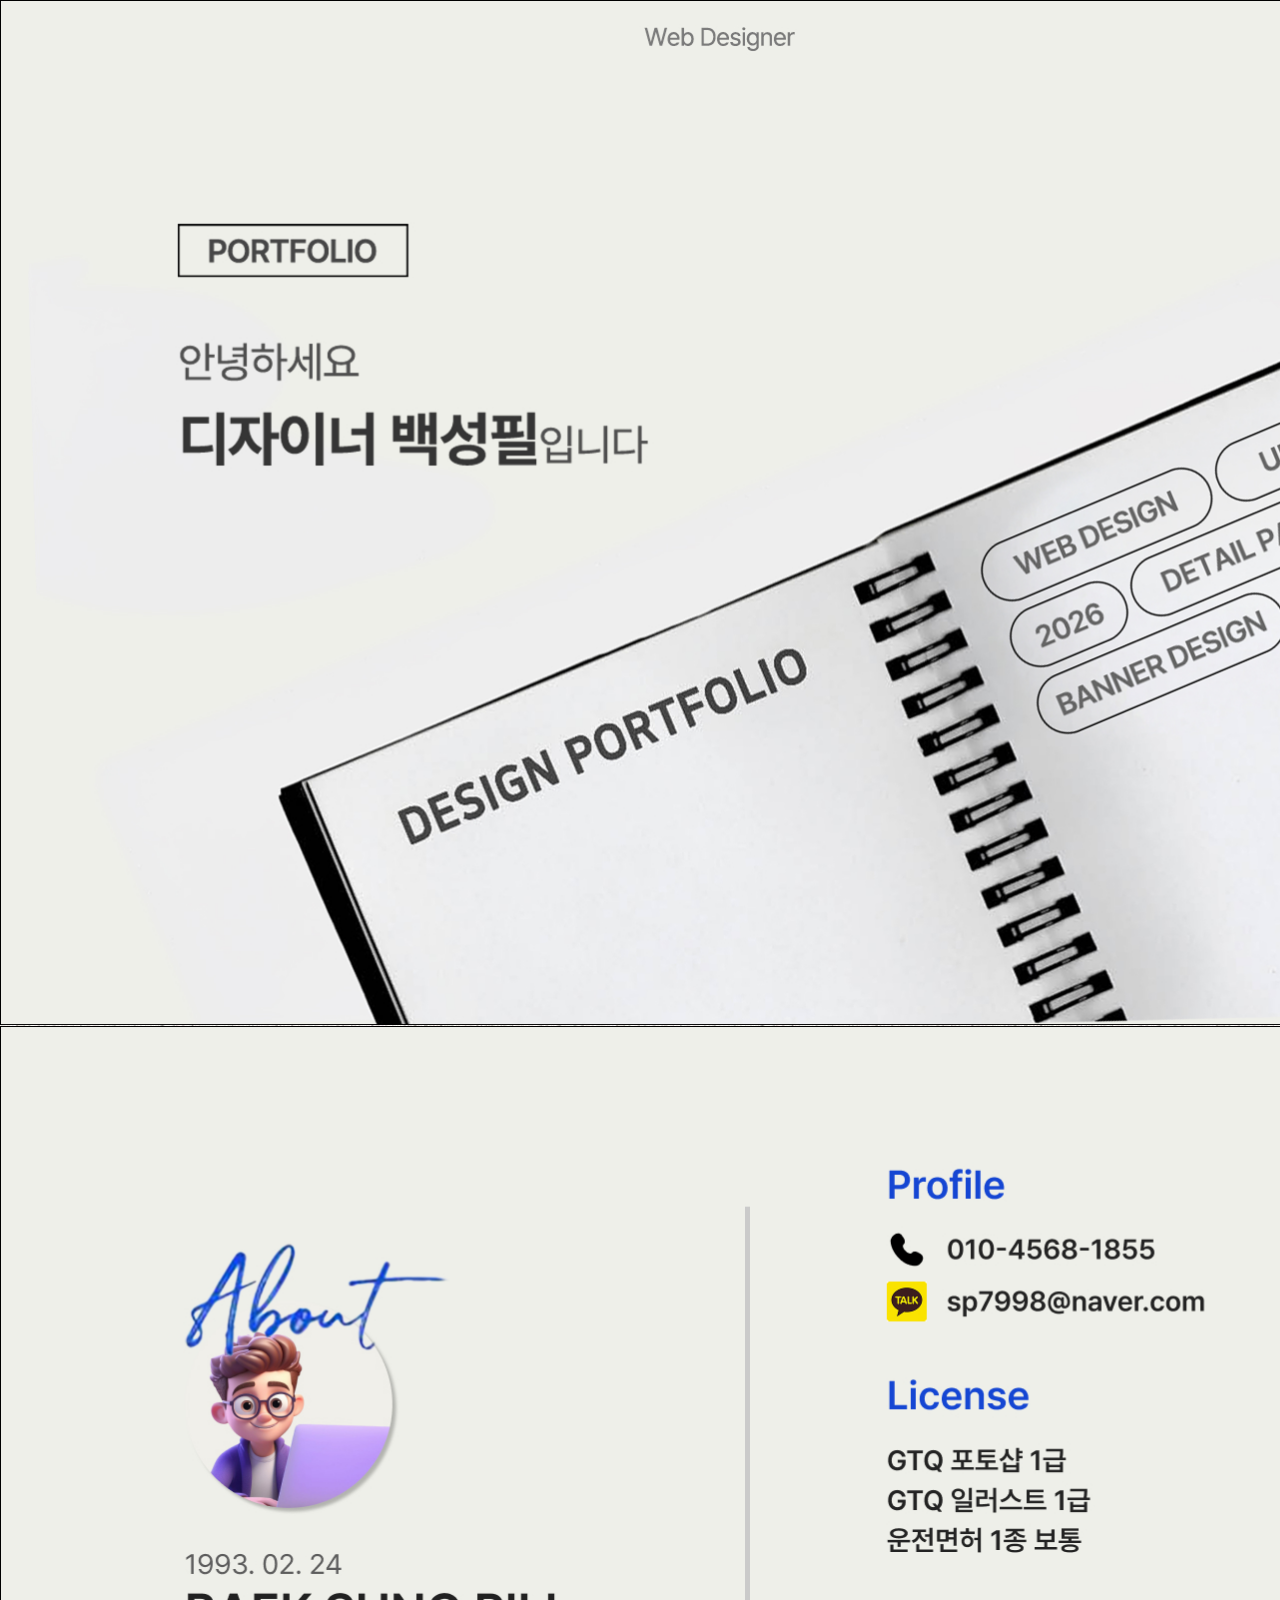
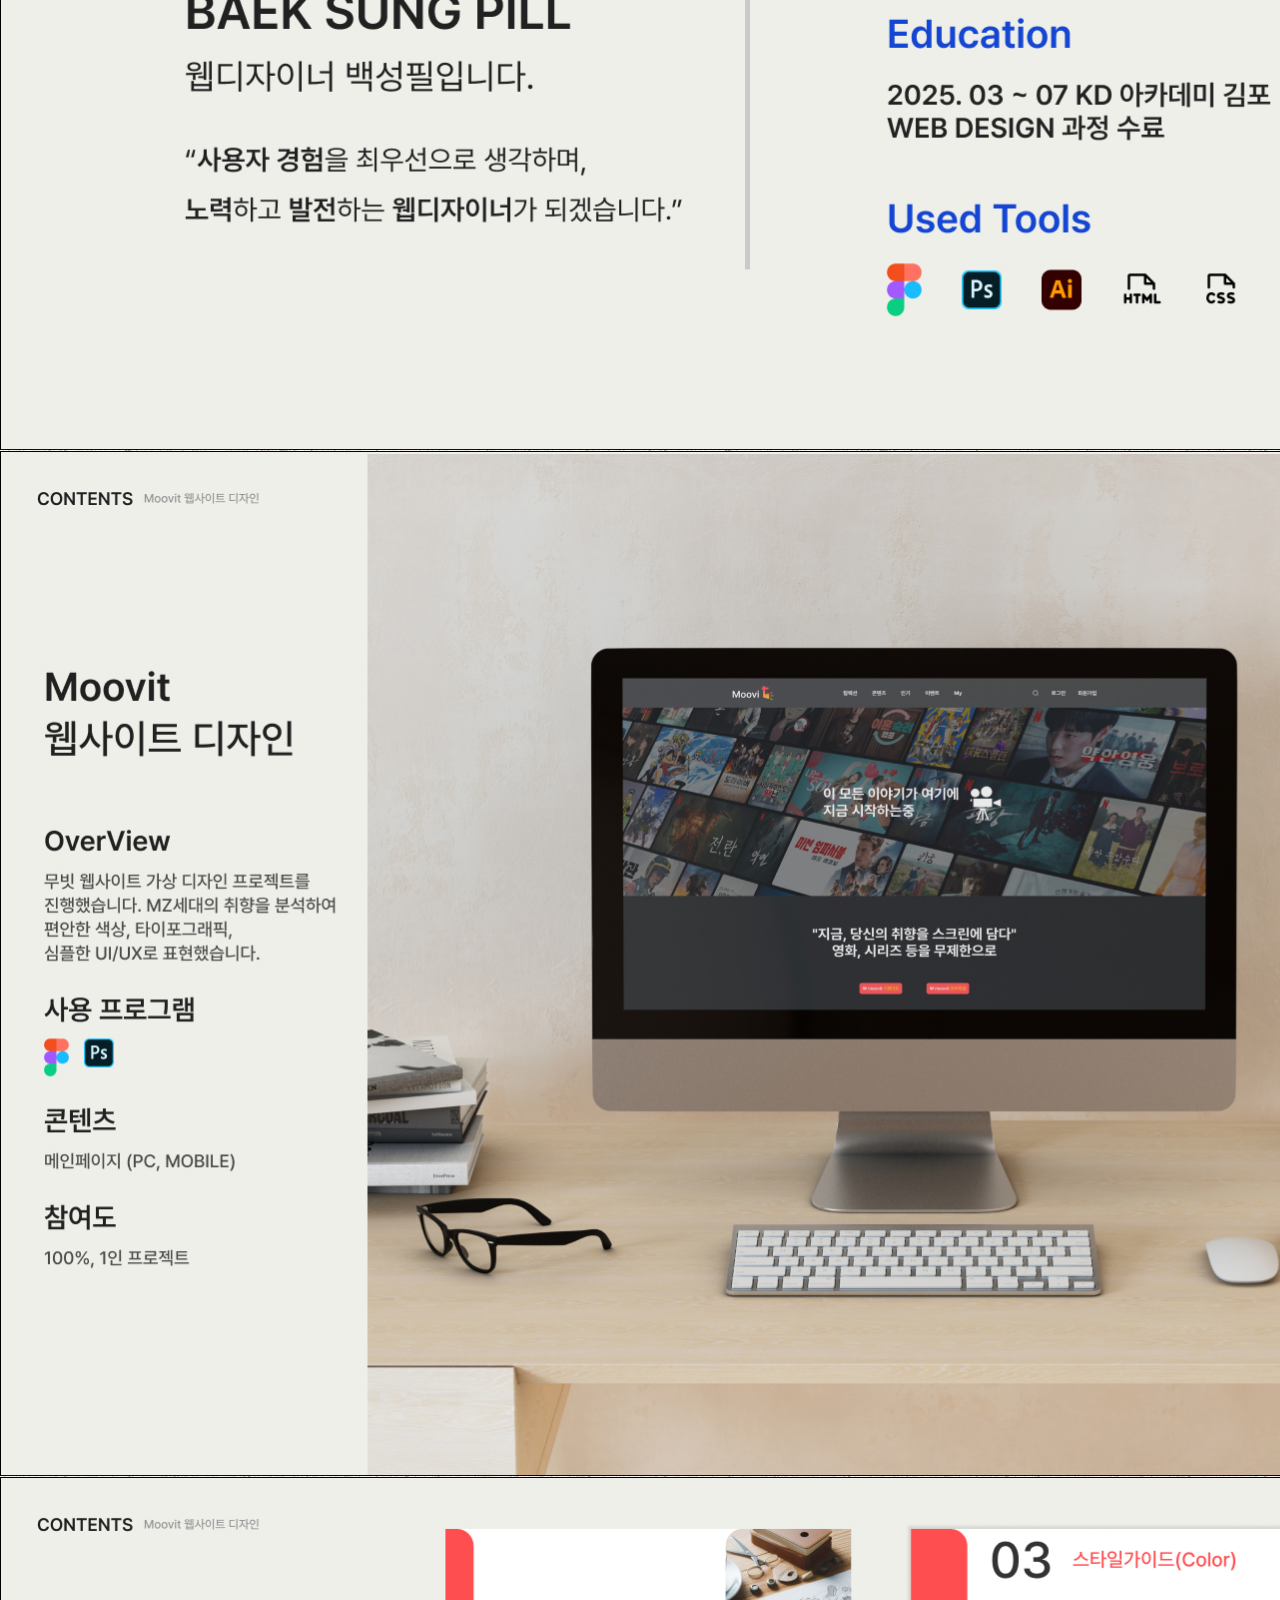
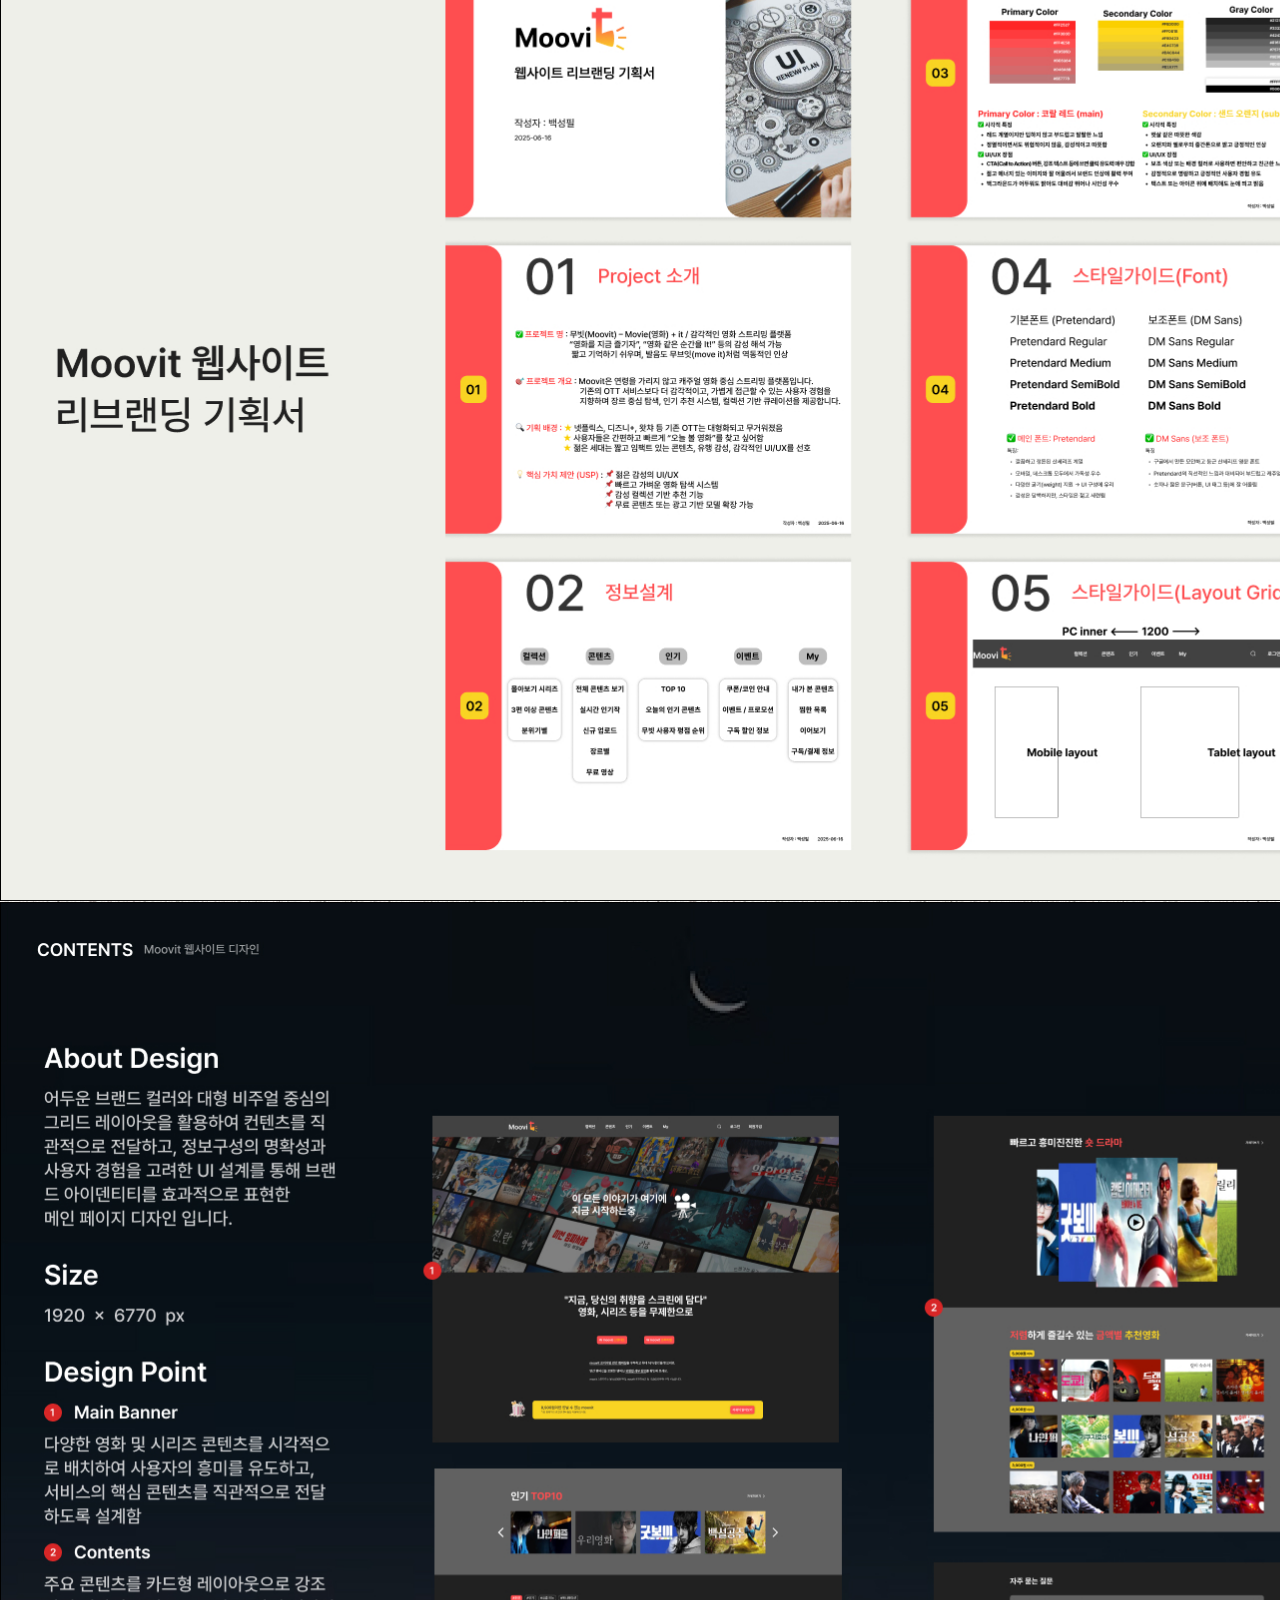
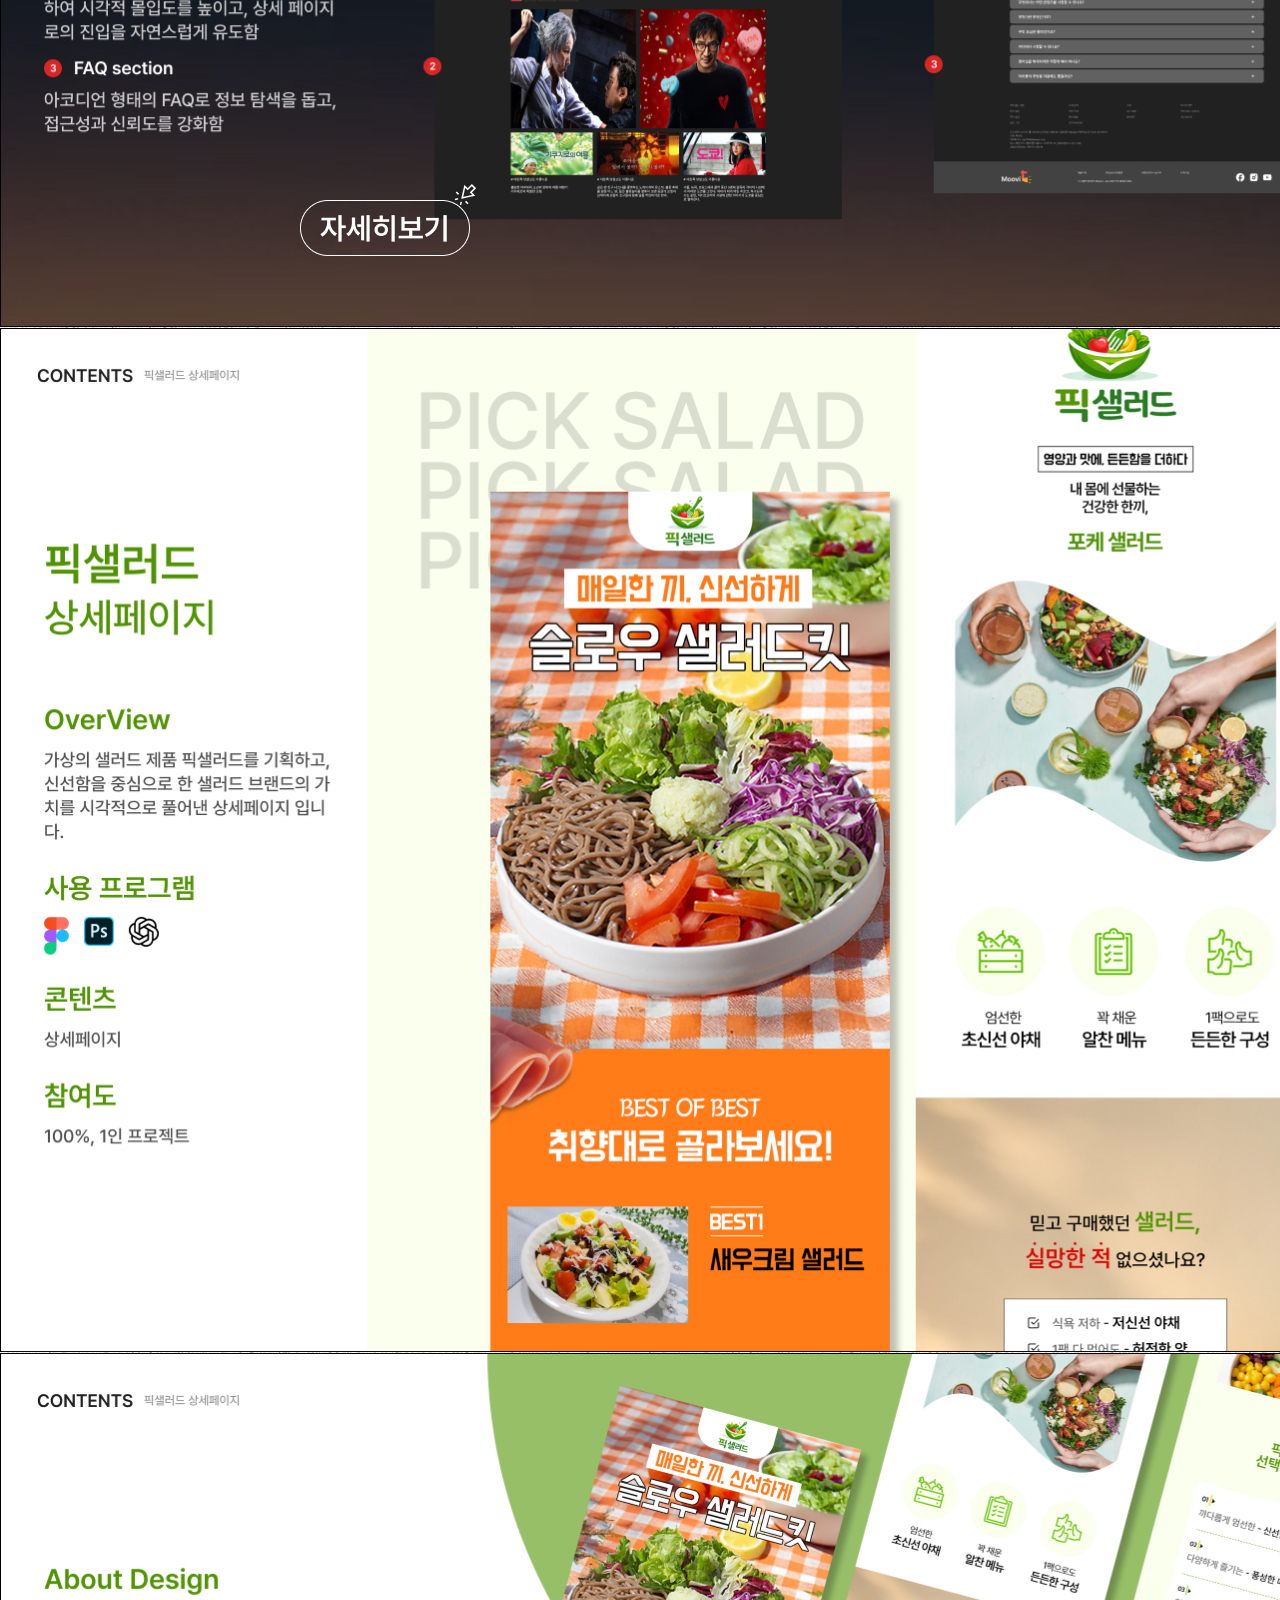
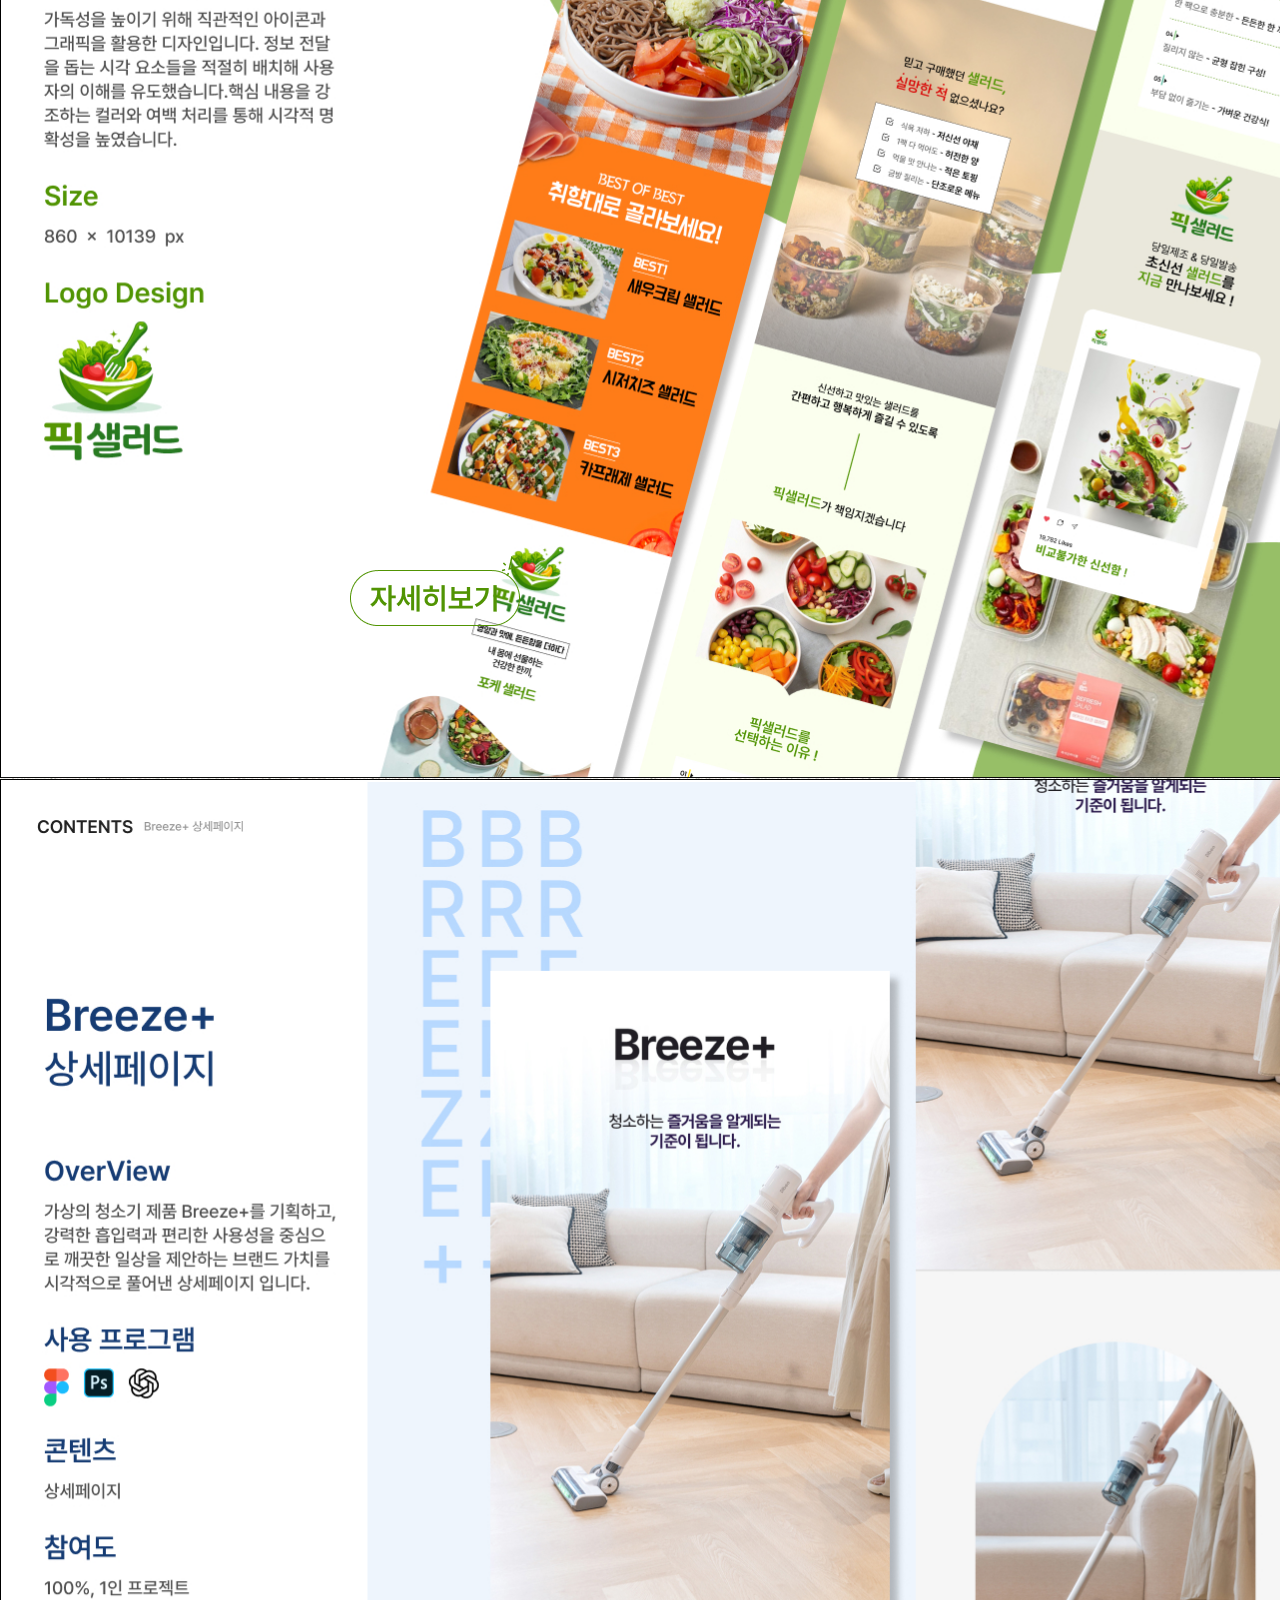
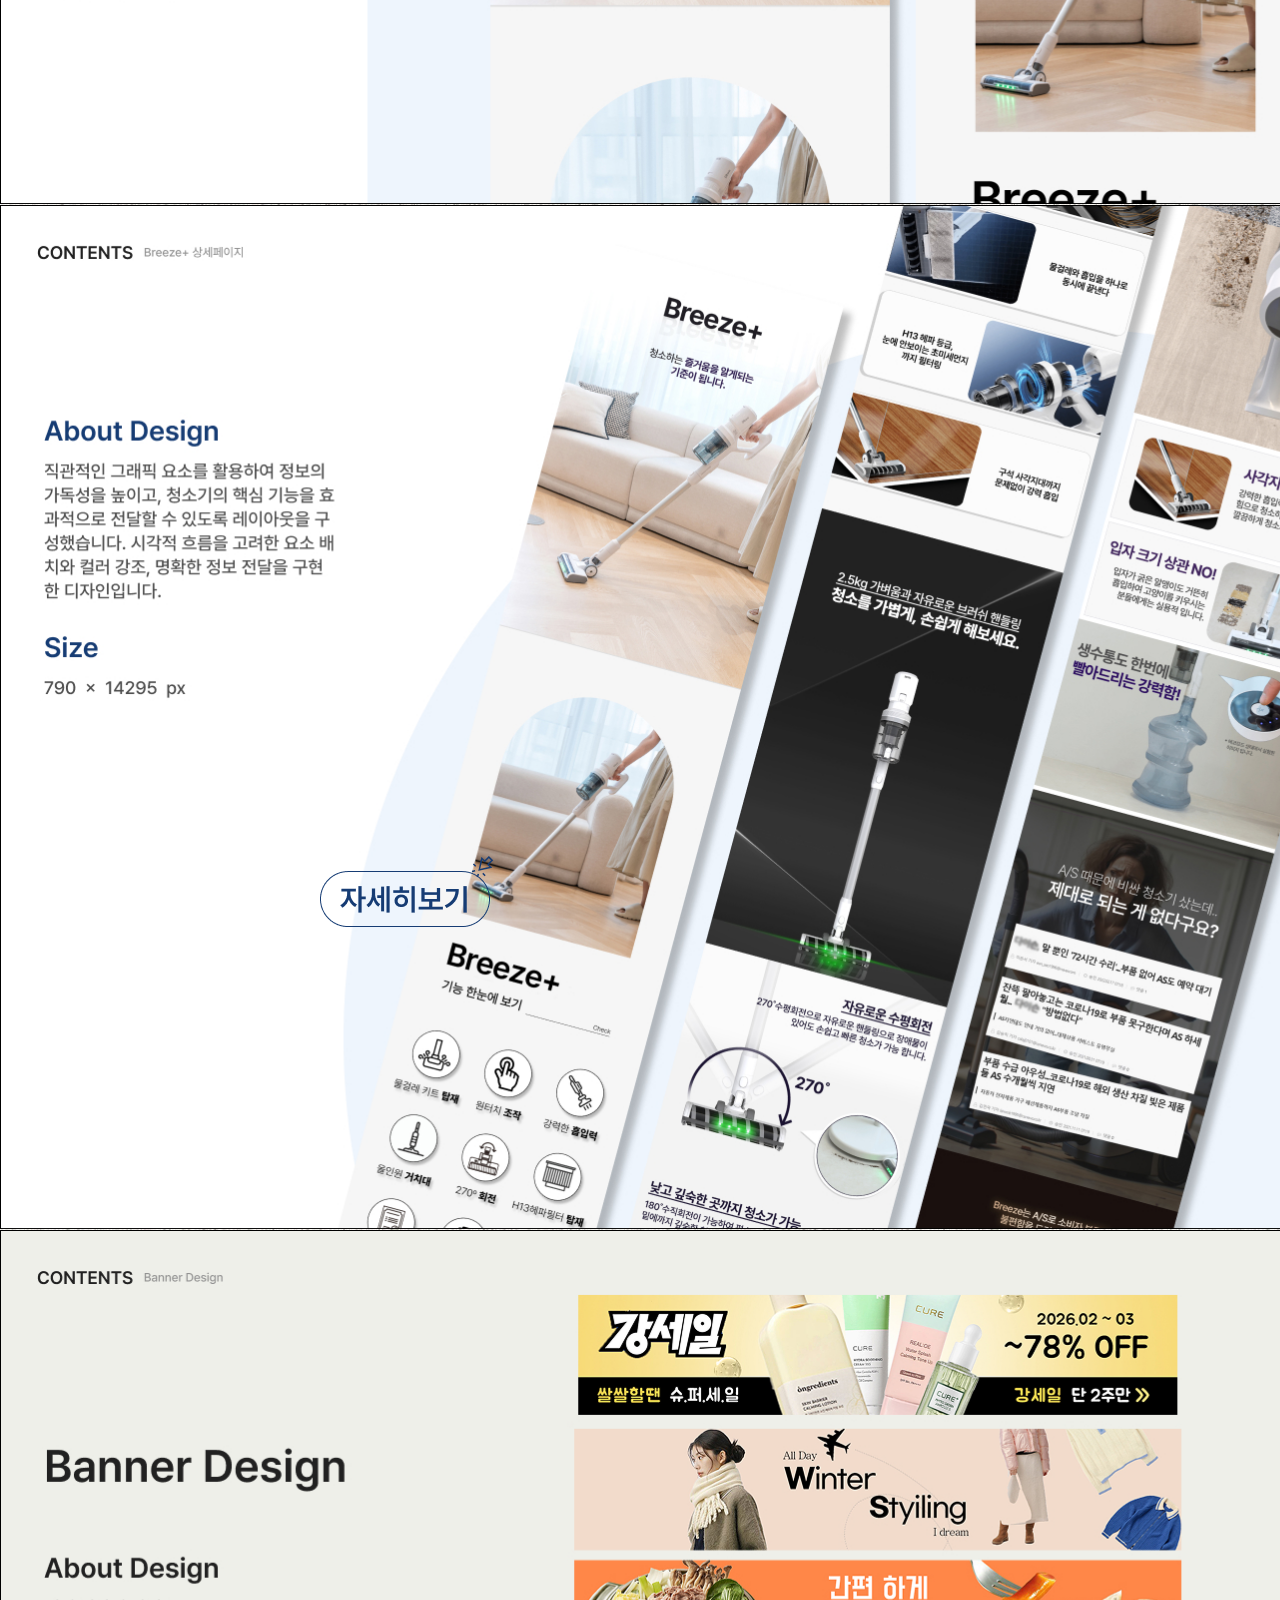
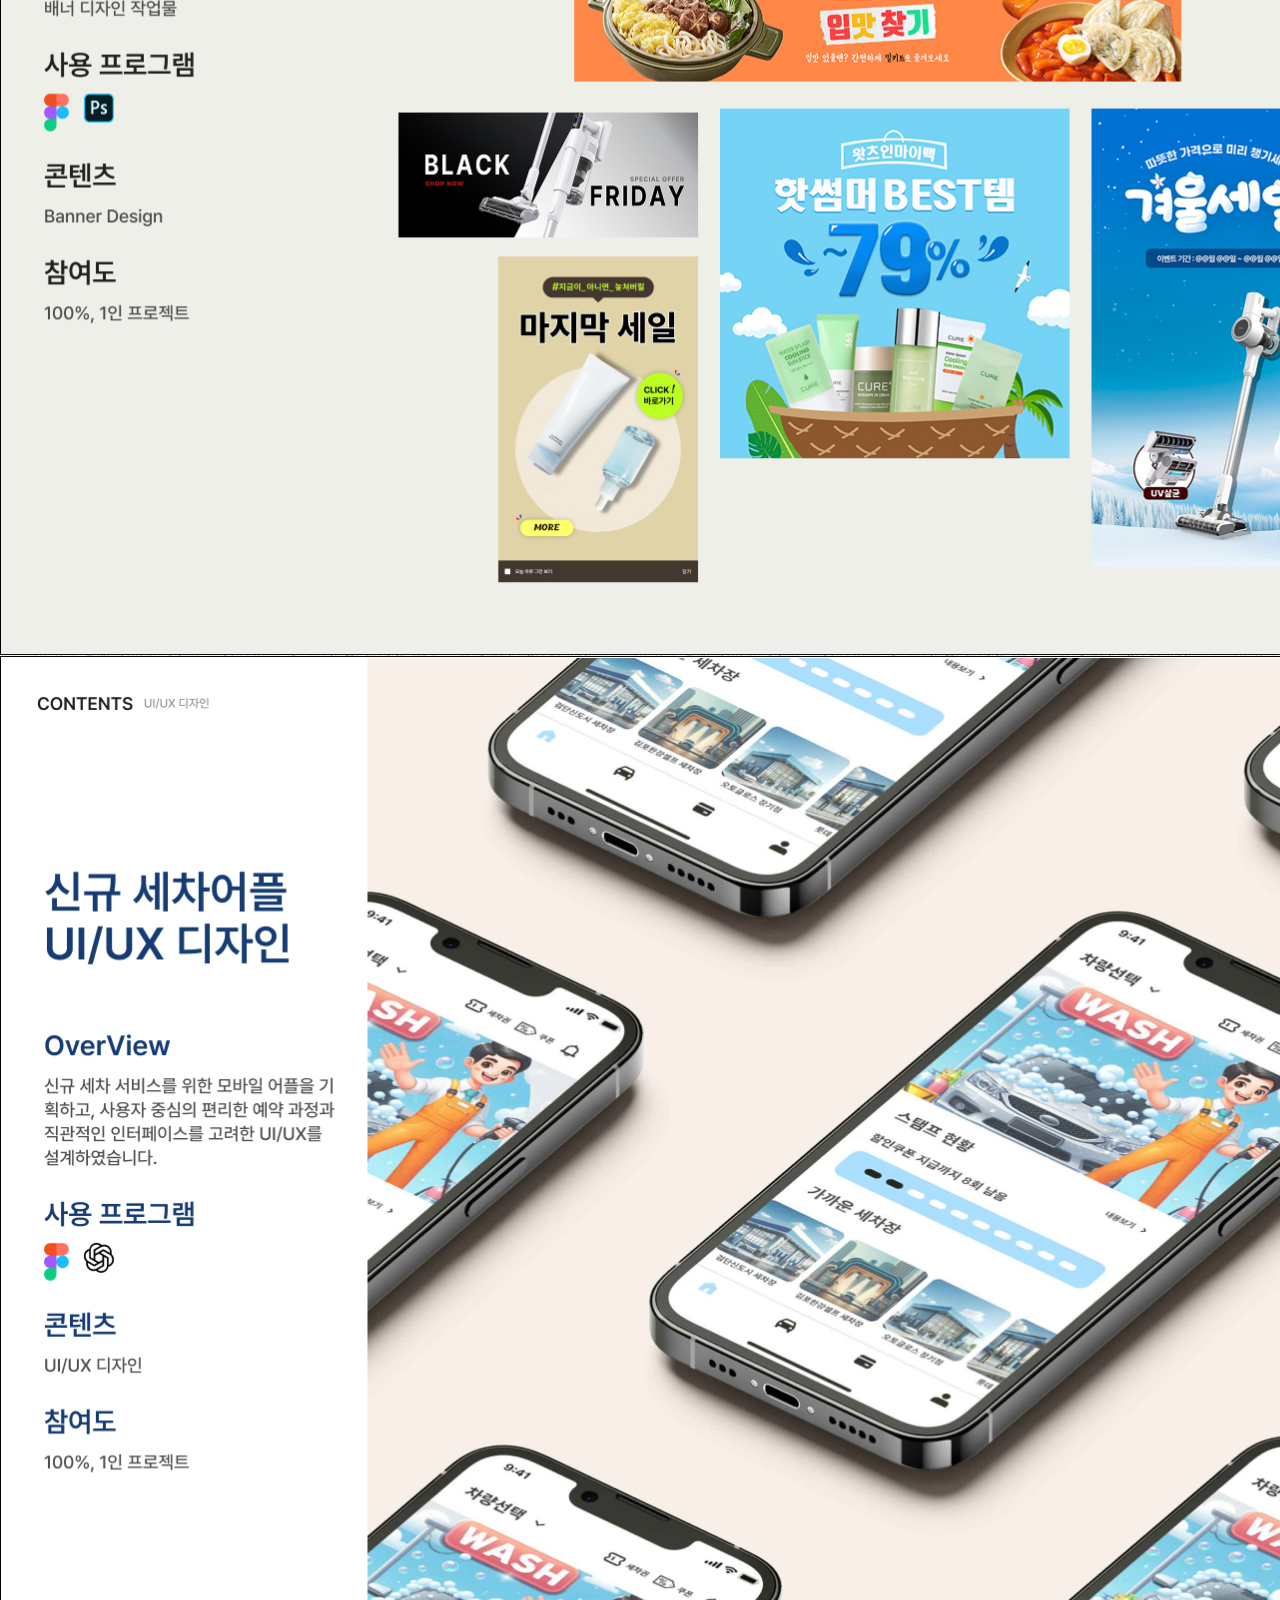
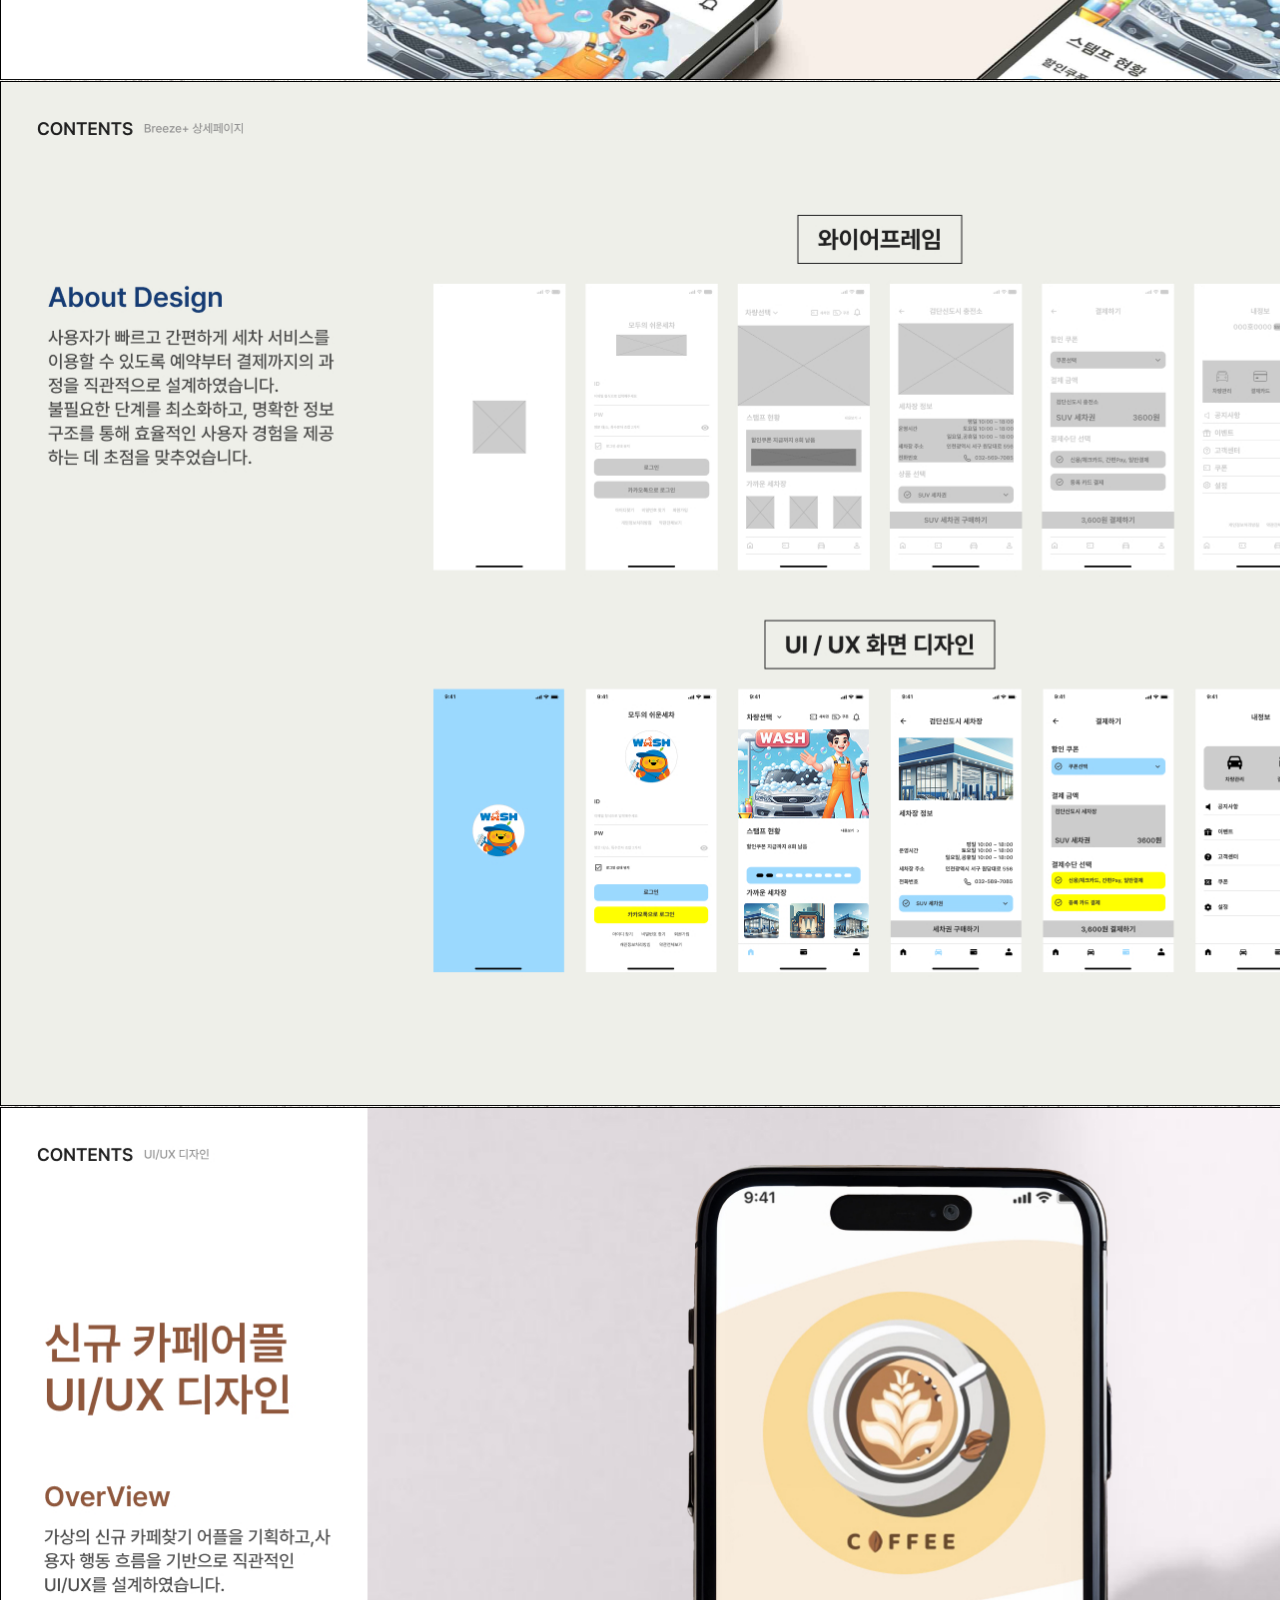
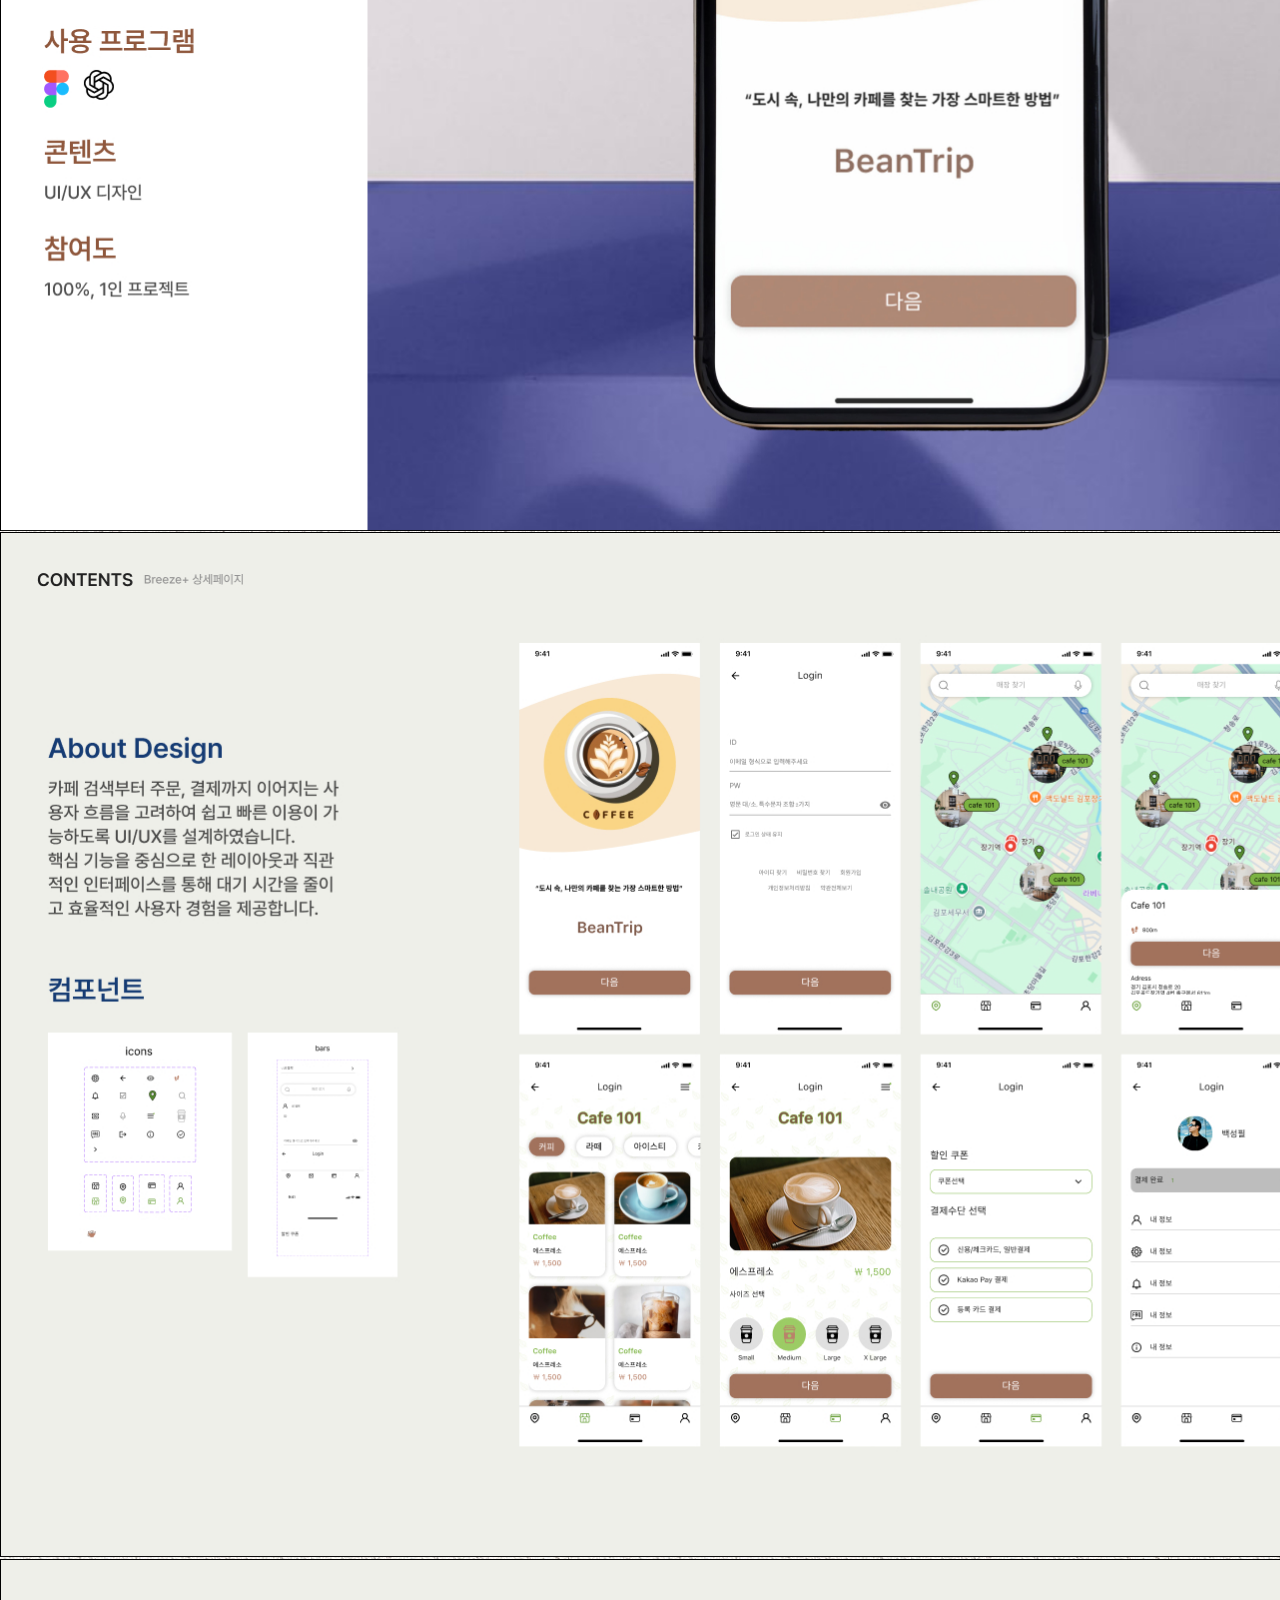
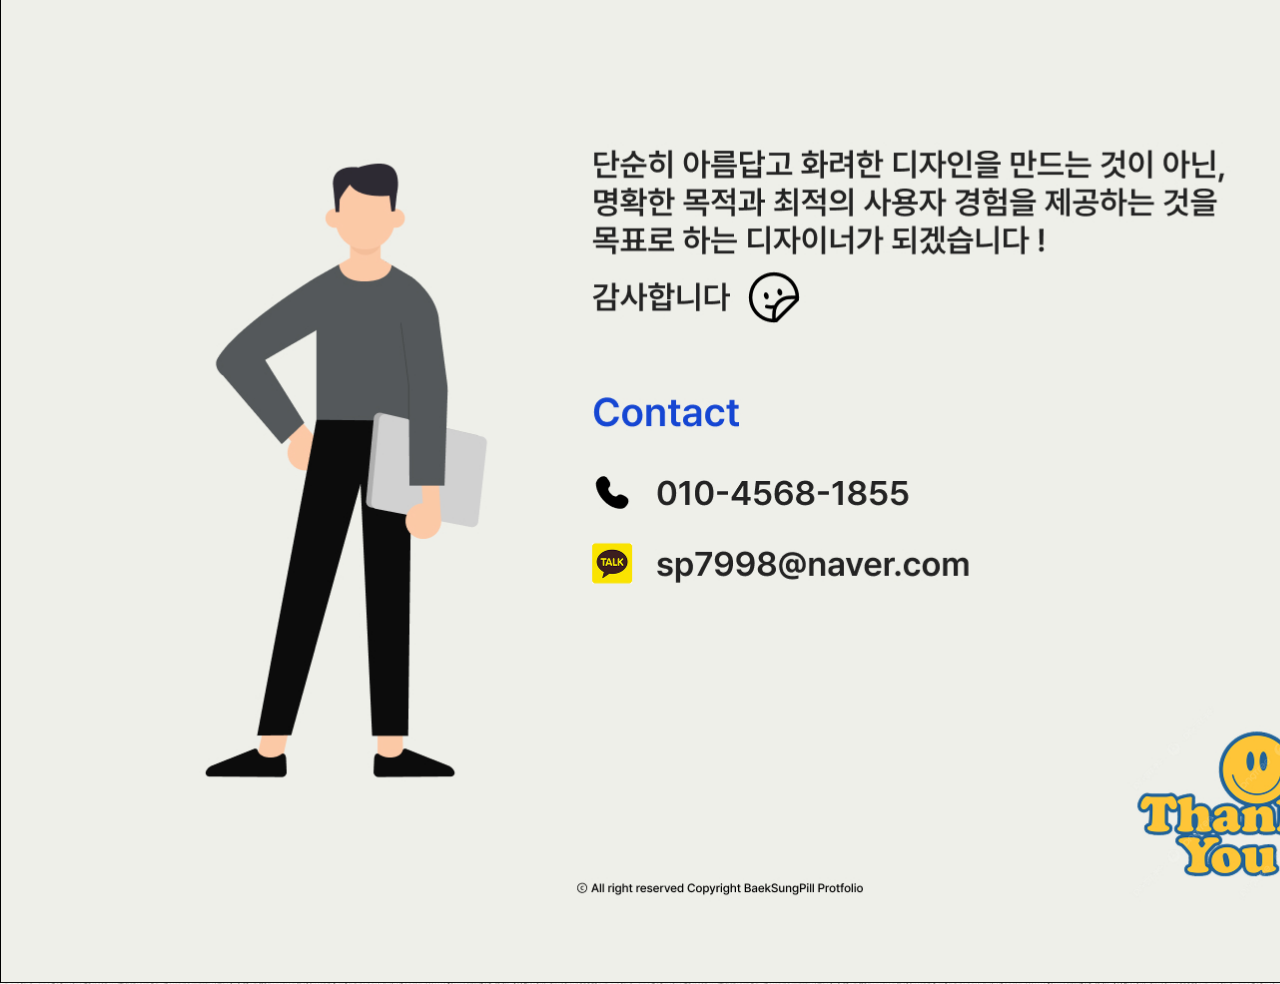
==== PortPolio (BSP)/main.html @ 17107c66 "Add files via upload" ====
<!DOCTYPE html>
<html lang="ko">
<head>
    <meta charset="UTF-8">
    <meta name="viewport" content="width=device-width, initial-scale=1.0">
    <title>백성필 PortPolio</title>
    <link rel="stylesheet" href="./css/main.css">
</head>
<body>
    <div>
        <img src="./images/1.jpg" alt="">
    <div>
    <div>
        <img src="./images/2.jpg" alt="">
    </div>
    <div>
        <img src="./images/3.jpg" alt="">
    </div>
    <div>
        <img src="./images/4.jpg" alt="">
    </div>
    <div class="moovit">
        <img src="./images/5.jpg" alt="">
        <a class="m_c" href="./sub1.html" target="_blank"><img src="./images/white.png" alt=""></a>
    </div>
    <div>
        <img src="./images/6.jpg" alt="">
    </div>
    <div class="salad">
        <img src="./images/7.jpg" alt="">
        <a class="s_c" href="./sub2.html" target="_blank"><img src="./images/green.png" alt=""></a>
    </div>
    <div>
        <img src="./images/8.jpg" alt="">
    </div>
    <div class="breeze">
        <img src="./images/9.jpg" alt="">
        <a class="b_c" href="./sub3.html" target="_blank"><img src="./images/bora.png" alt=""></a>
    </div>
    <div>
        <img src="./images/10.jpg" alt="">
    </div>
    <div>
        <img src="./images/11.jpg" alt="">
    </div>
    <div>
        <img src="./images/12.jpg" alt="">
    </div>
    <div>
        <img src="./images/13.jpg" alt="">
    </div>
    <div>
        <img src="./images/14.jpg" alt="">
    </div>
    <div>
        <img src="./images/15.jpg" alt="">
    </div>
    <div>
        <img src="./images/16.jpg" alt="">
    </div>
</body>
</html>
---- PortPolio (BSP)/css/main.css ----
@charset "utf-8";
body{
    font-family: "맑은 고딕","malgun-gothic",sans-serif;
    background: #fff;
}
/* 초기화 */
*{margin: 0;padding: 0;box-sizing: border-box;}
li{list-style: none;}
a{text-decoration: none;}
button{background: none;border: none;cursor: pointer;}
img{display: block;border: none;}

img{max-width:1440px;
  margin:0 auto;
margin-bottom: 1px;}
body{background: url("../images/5412db4ad141a3748ce01835b7a46d91.jpg"), no-repeat;}

.moovit{
  position: relative;
}
.m_c{
  position: absolute;
  left: 300px;
  bottom: 70px;
  z-index: 999px;
}
.salad{
  position: relative;
}
.s_c{
  position: absolute;
  left: 350px;
  bottom: 150px;
  z-index: 998px;
}
.breeze{
  position: relative;
}
.b_c{
  position: absolute;
  left: 320px;
  bottom: 300px;
  z-index: 998px;
}
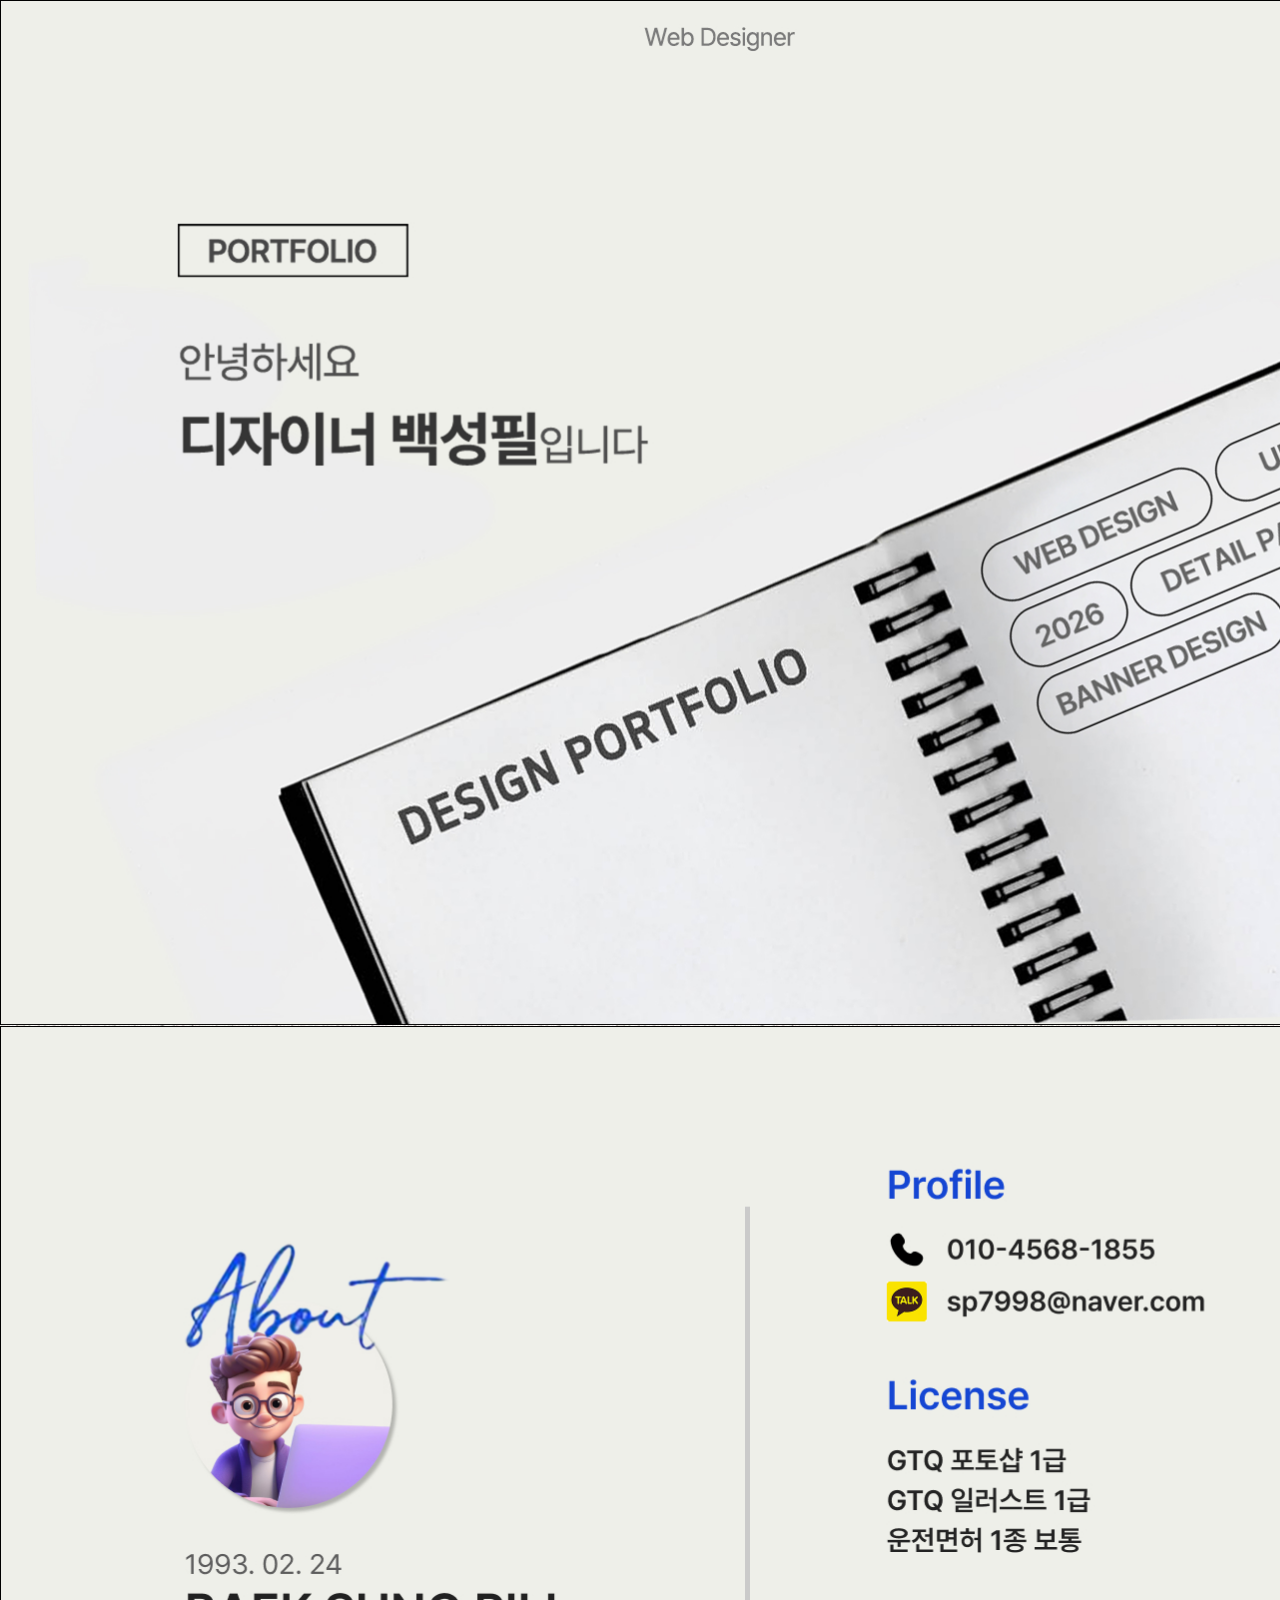
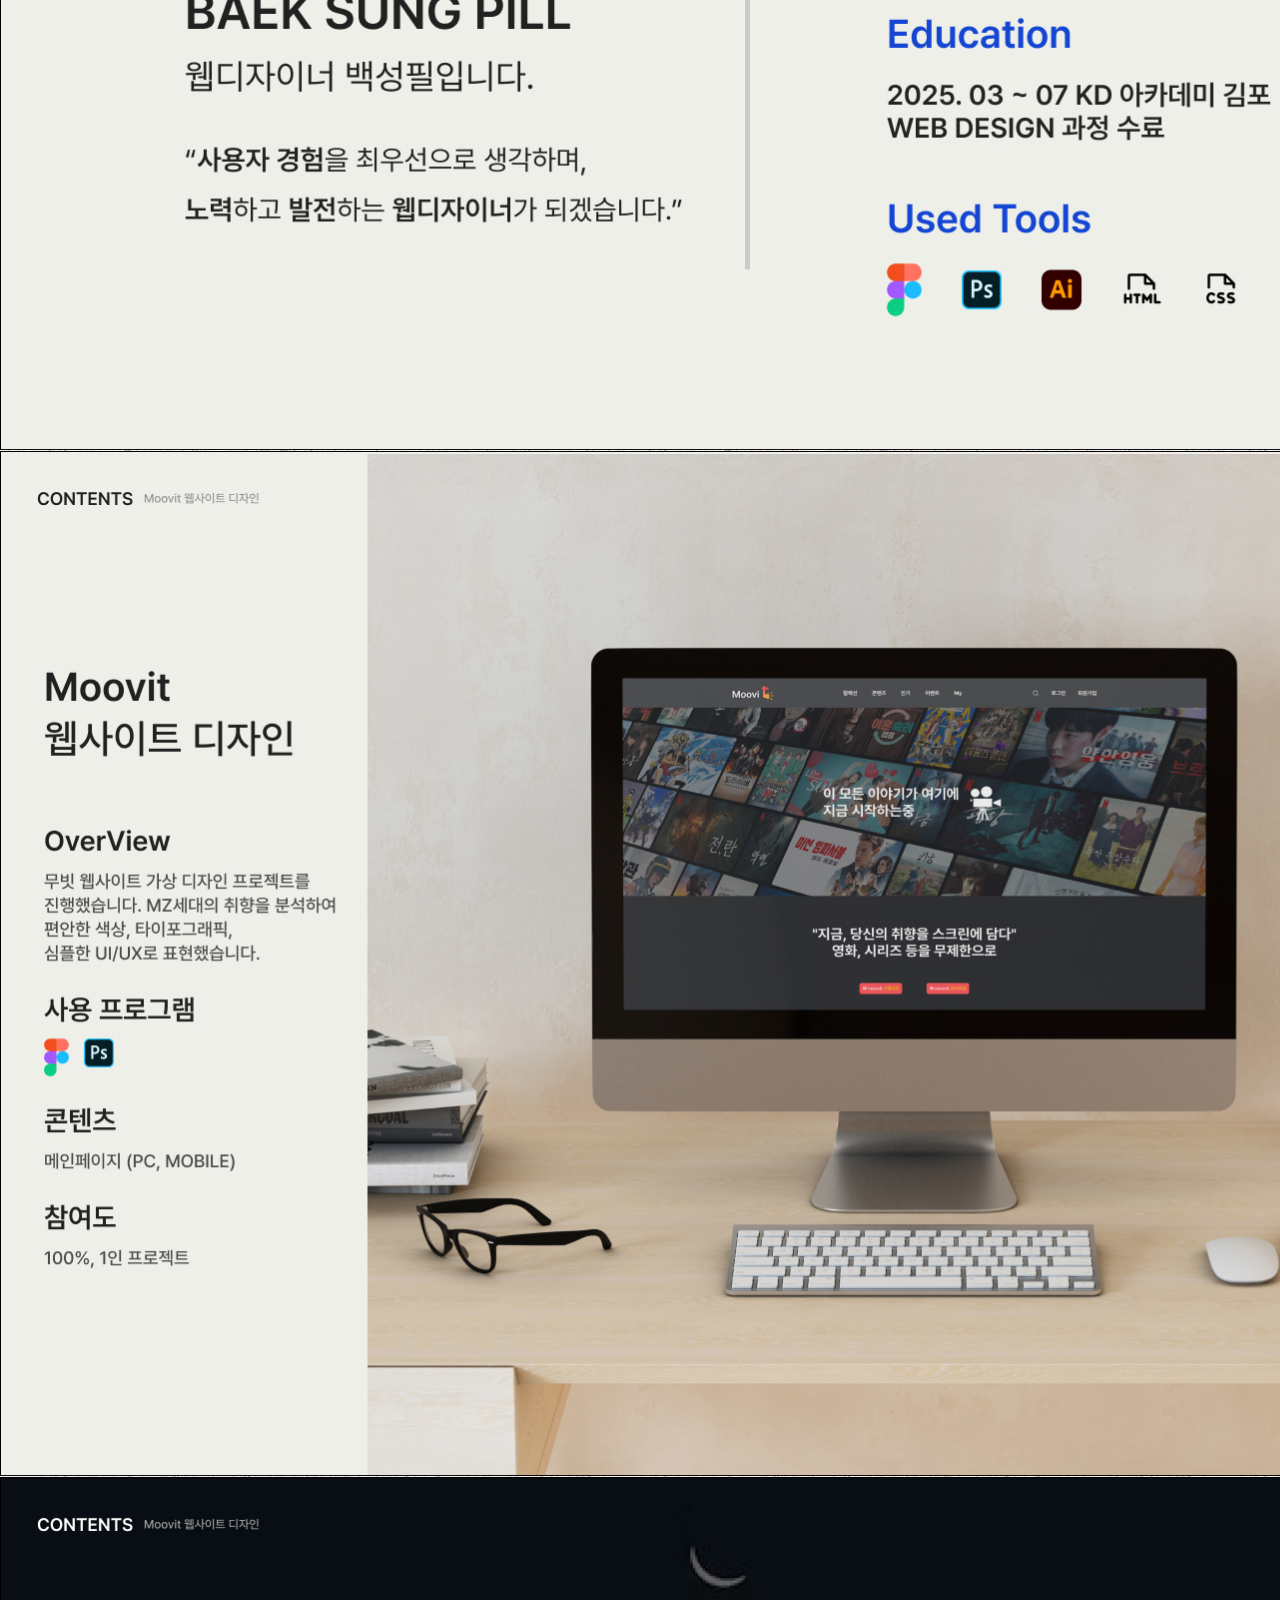
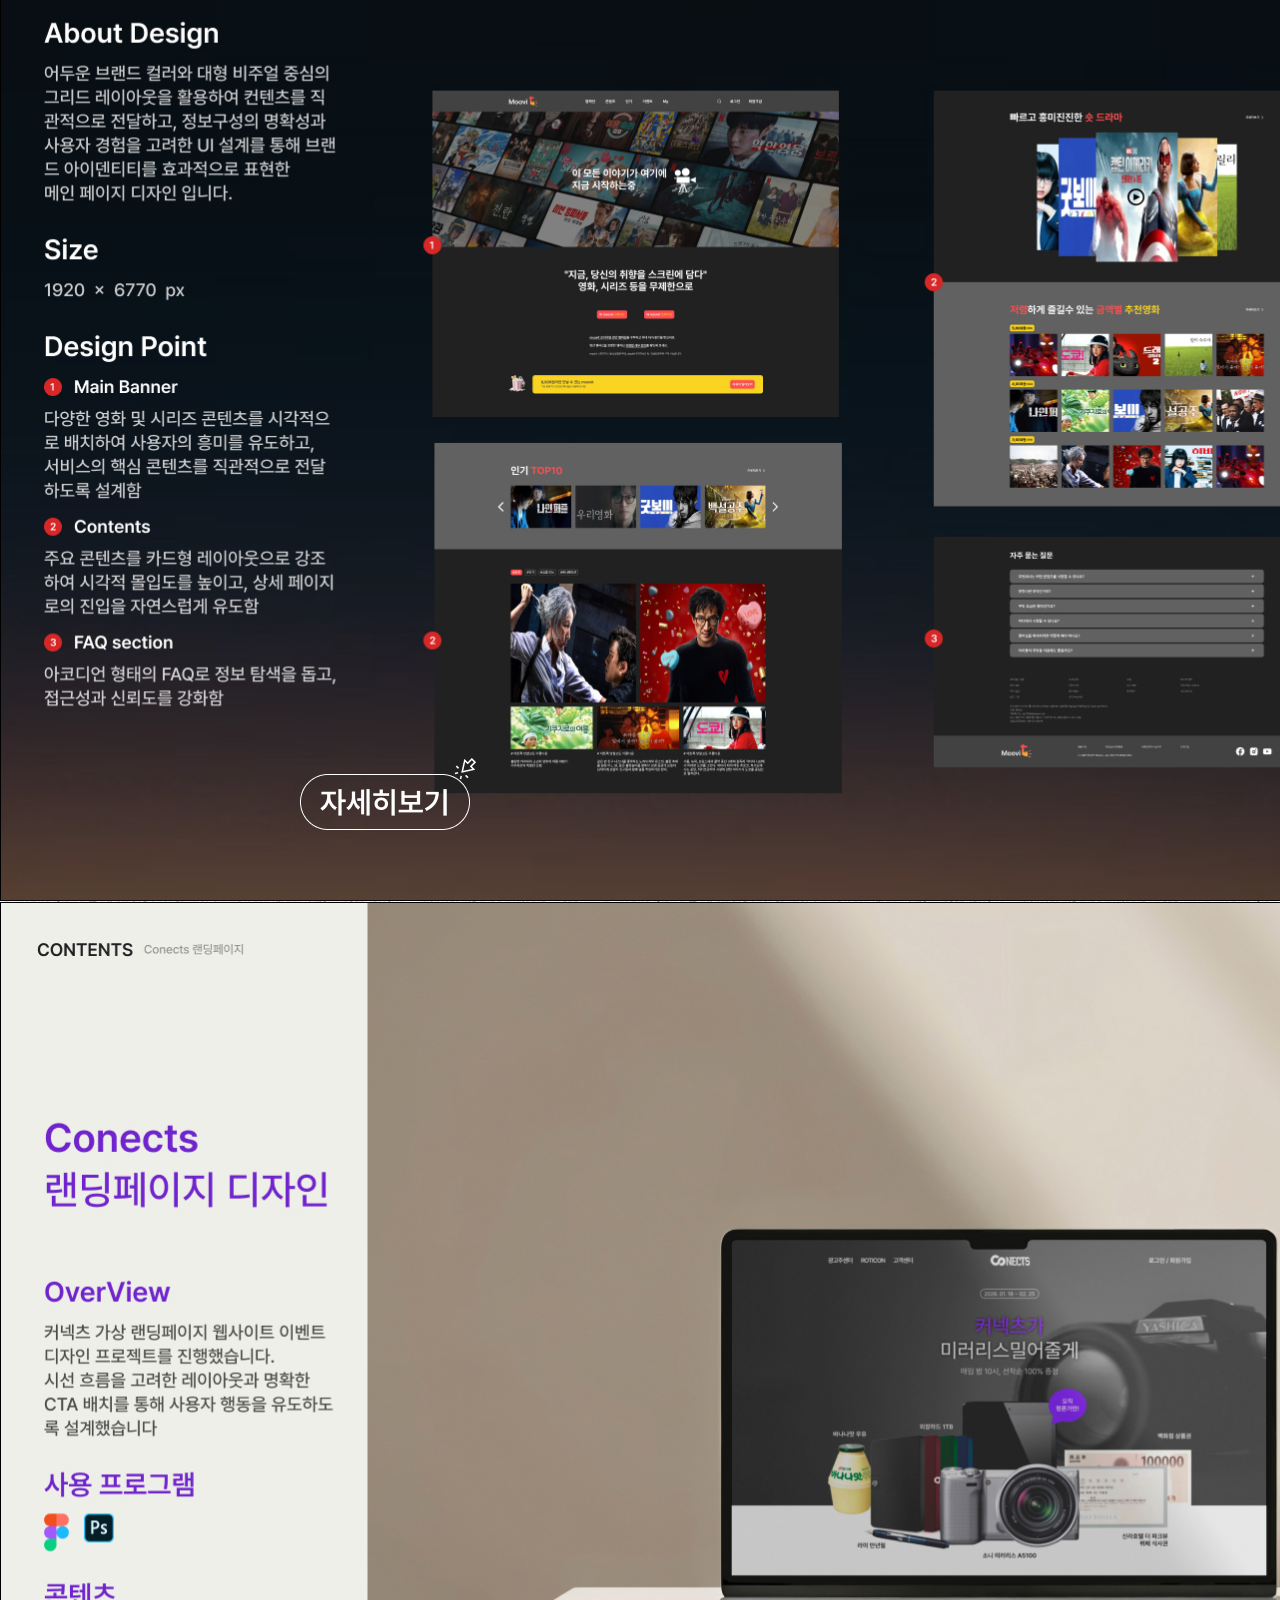
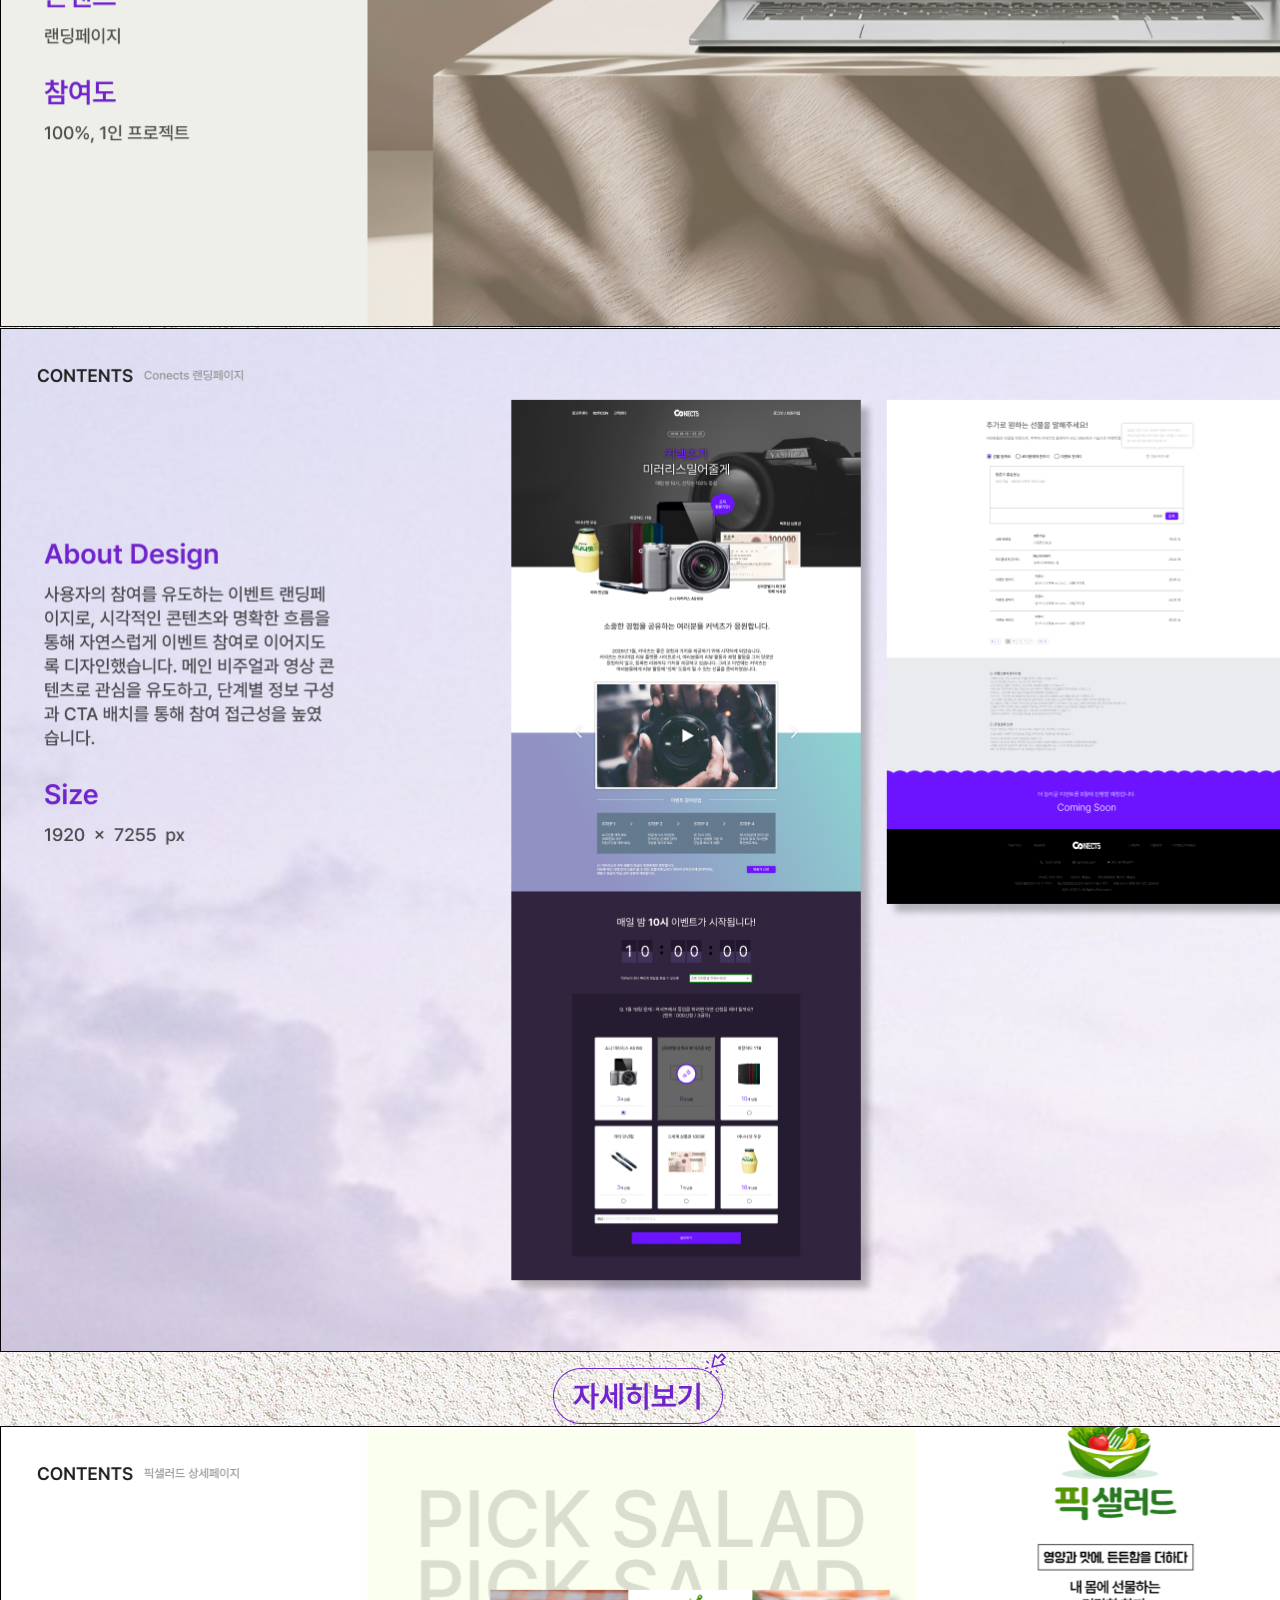
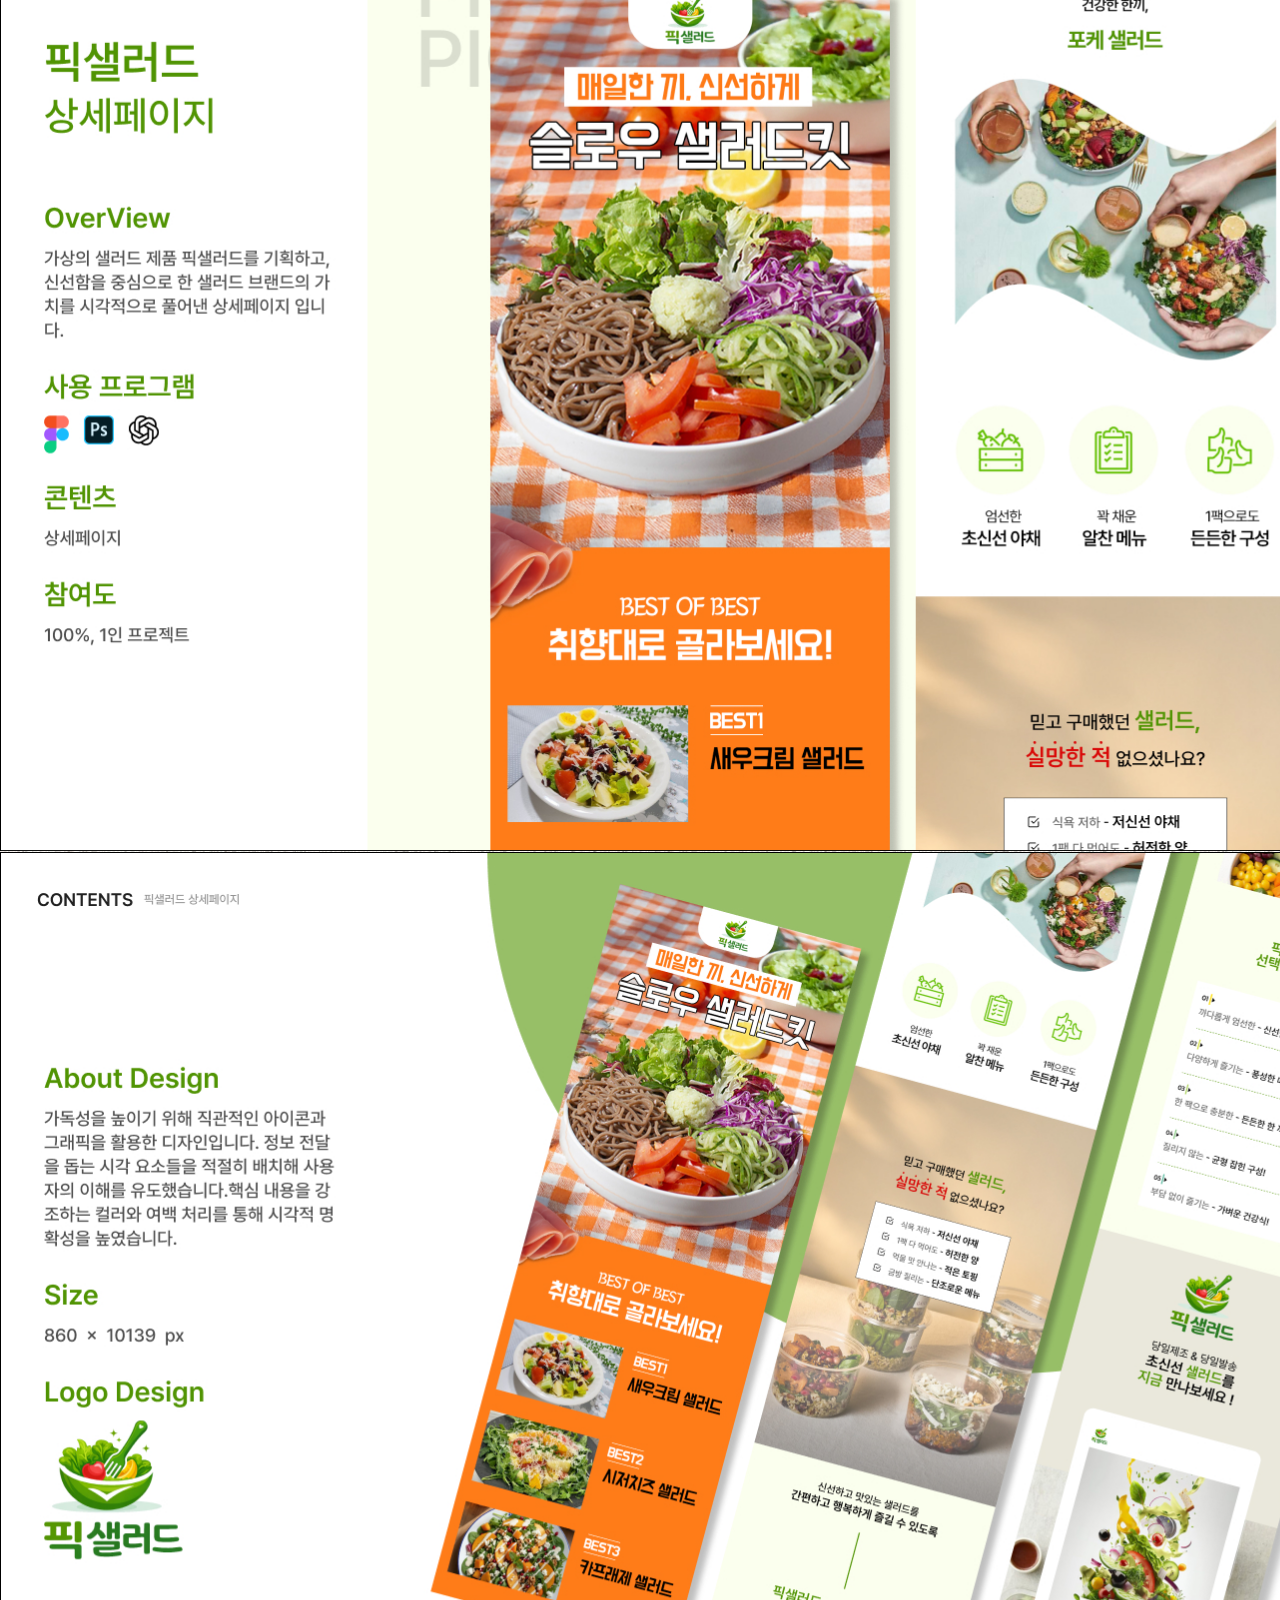
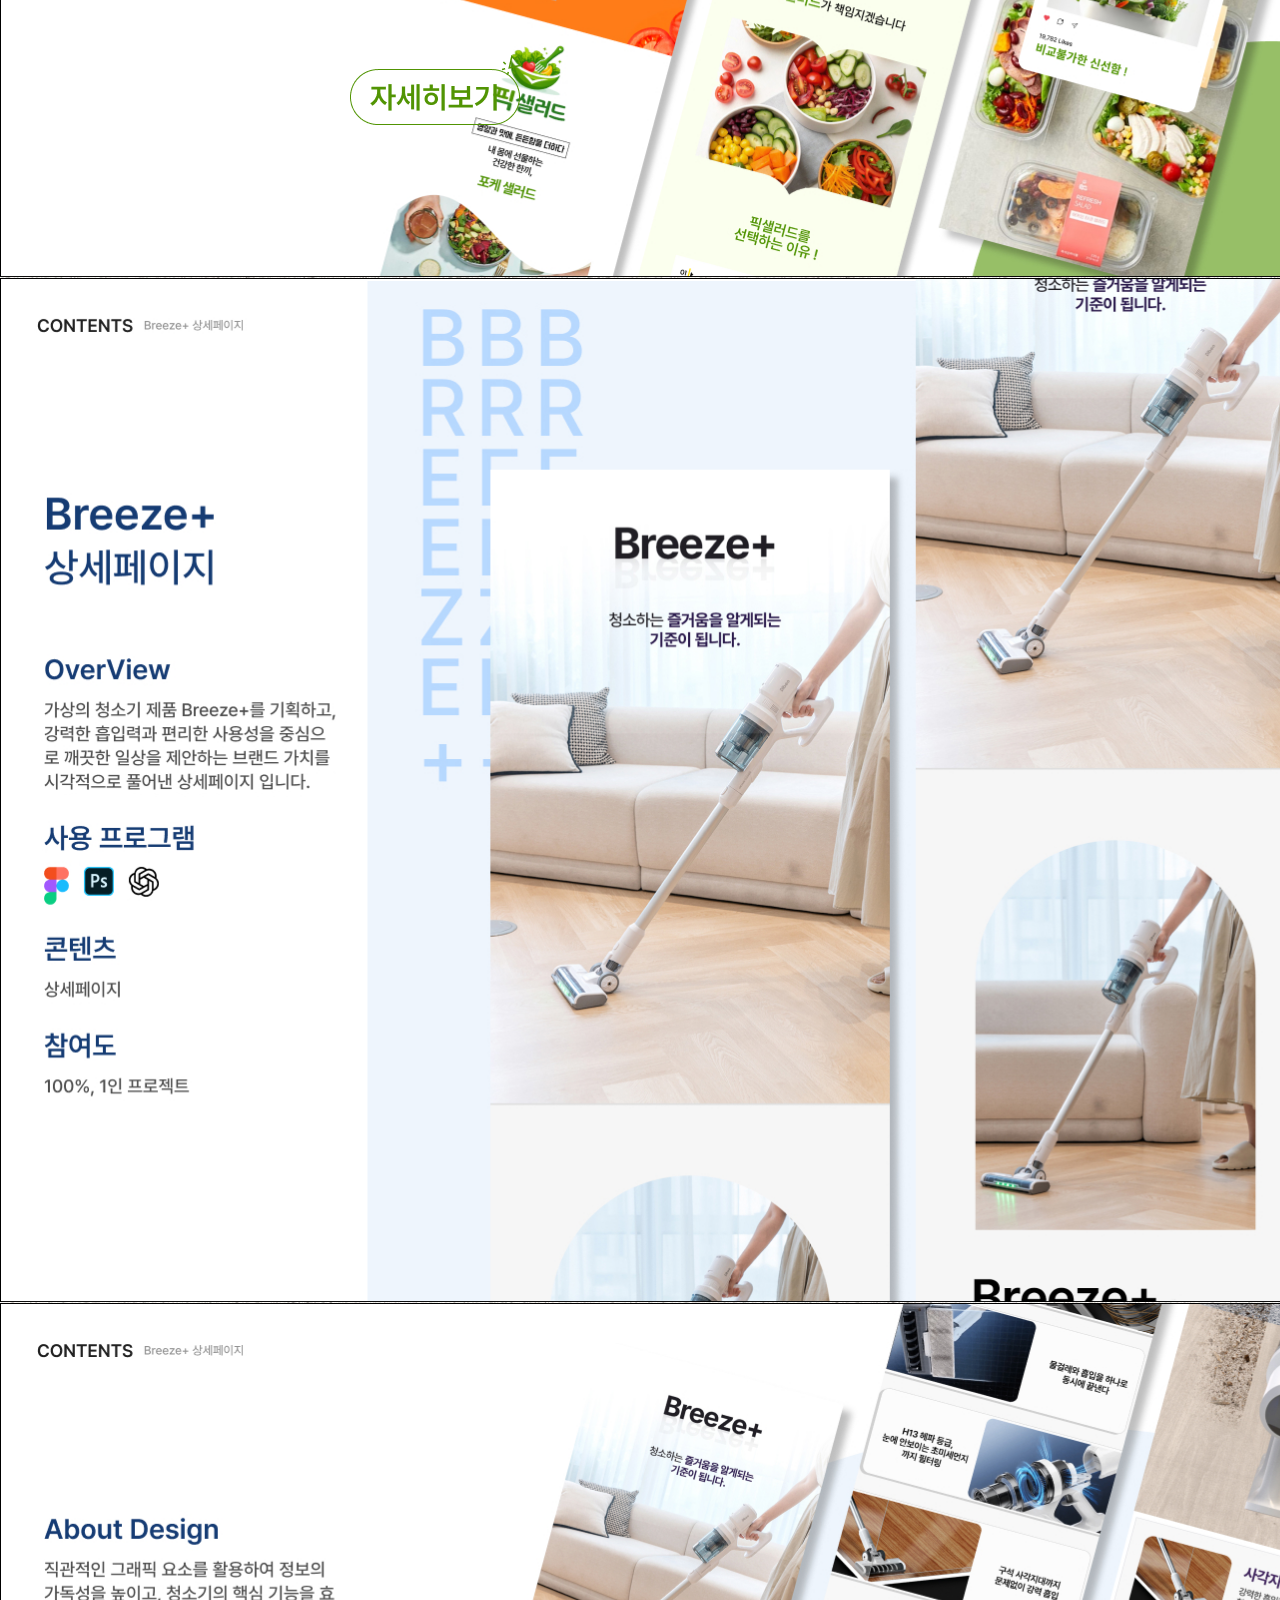
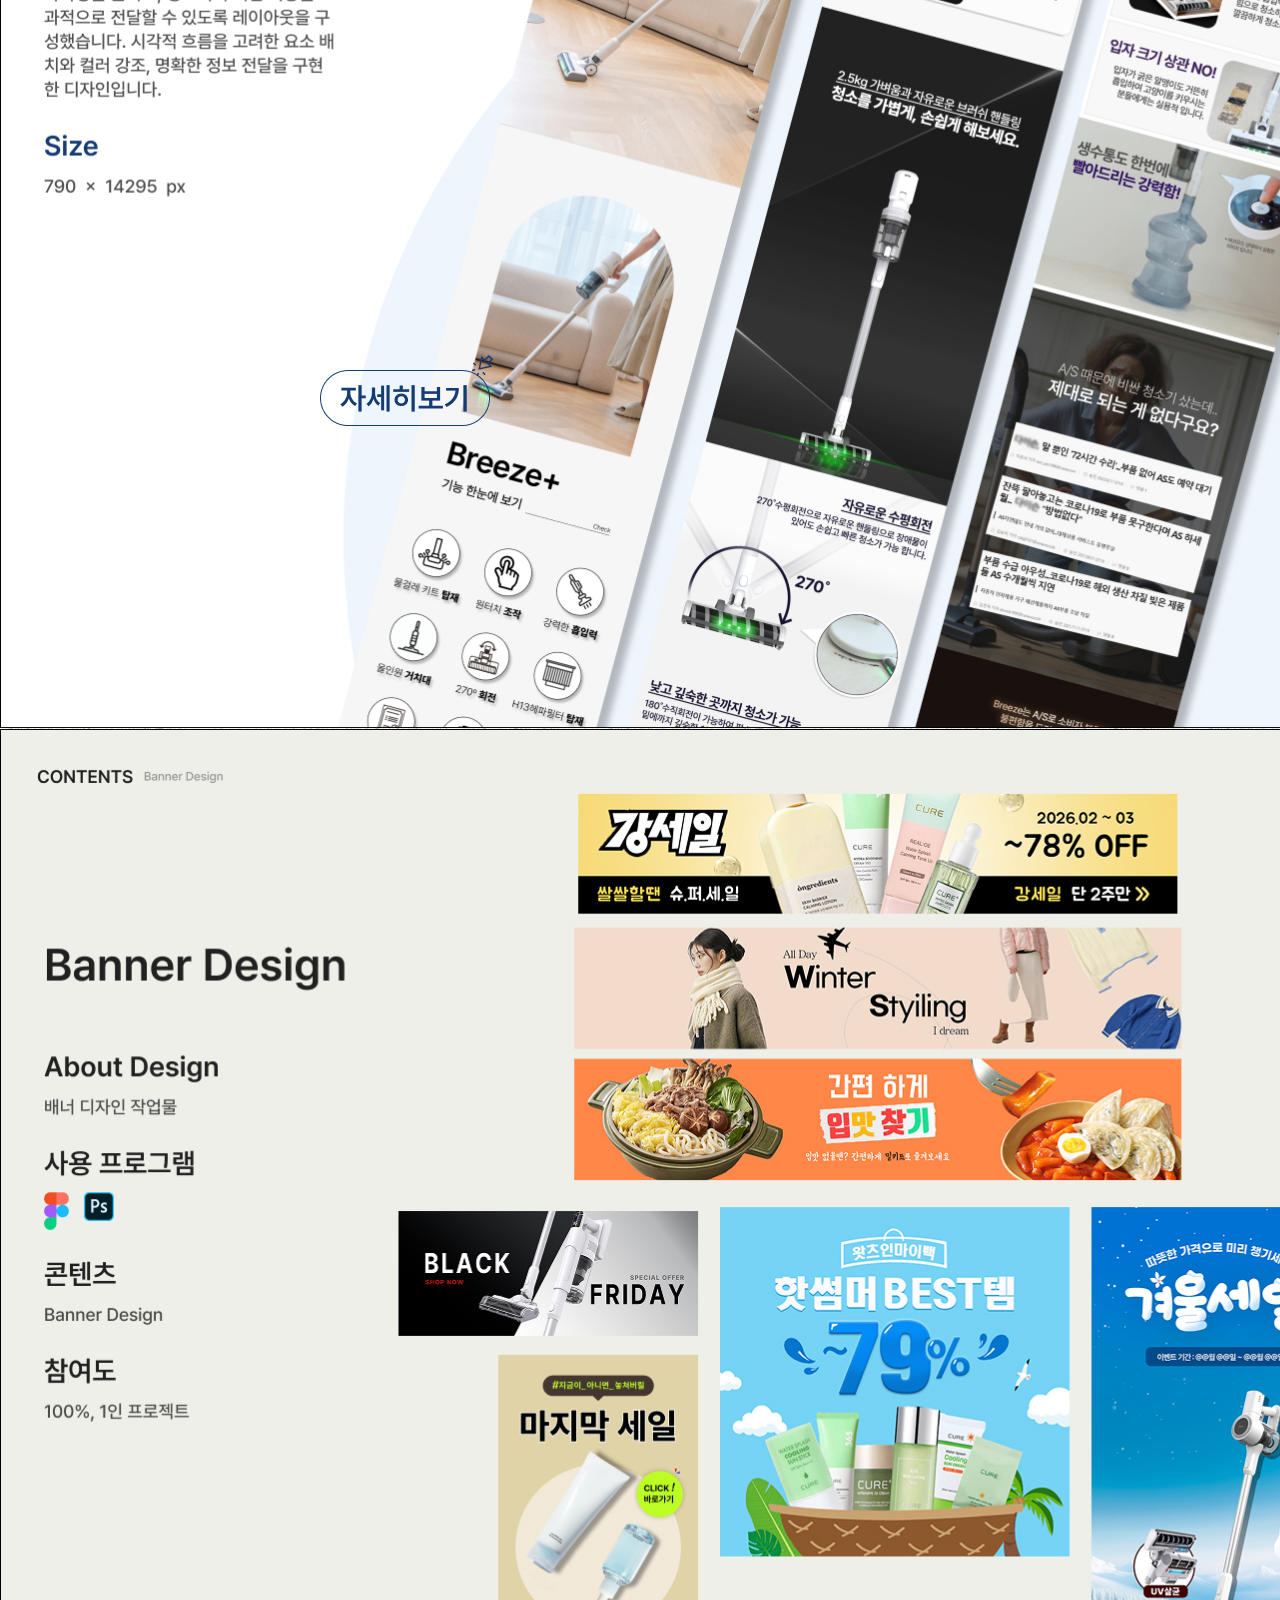
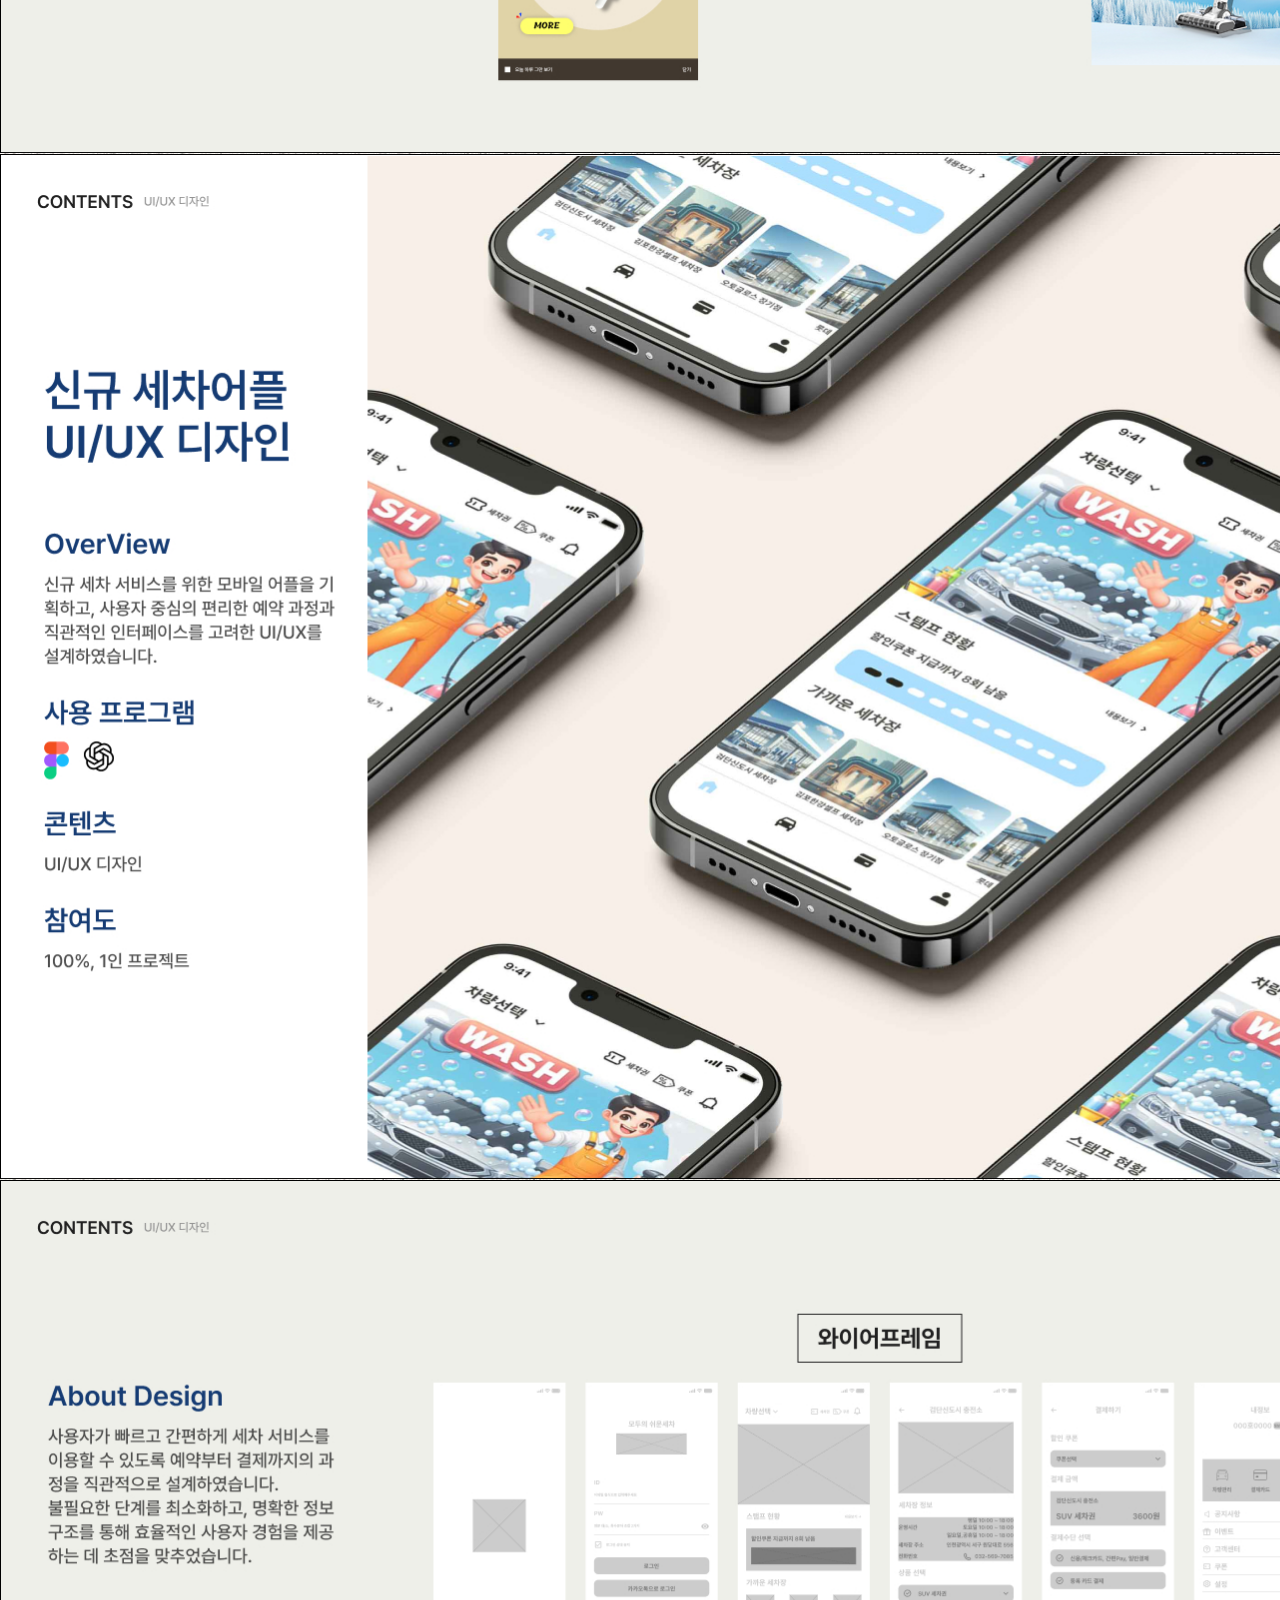
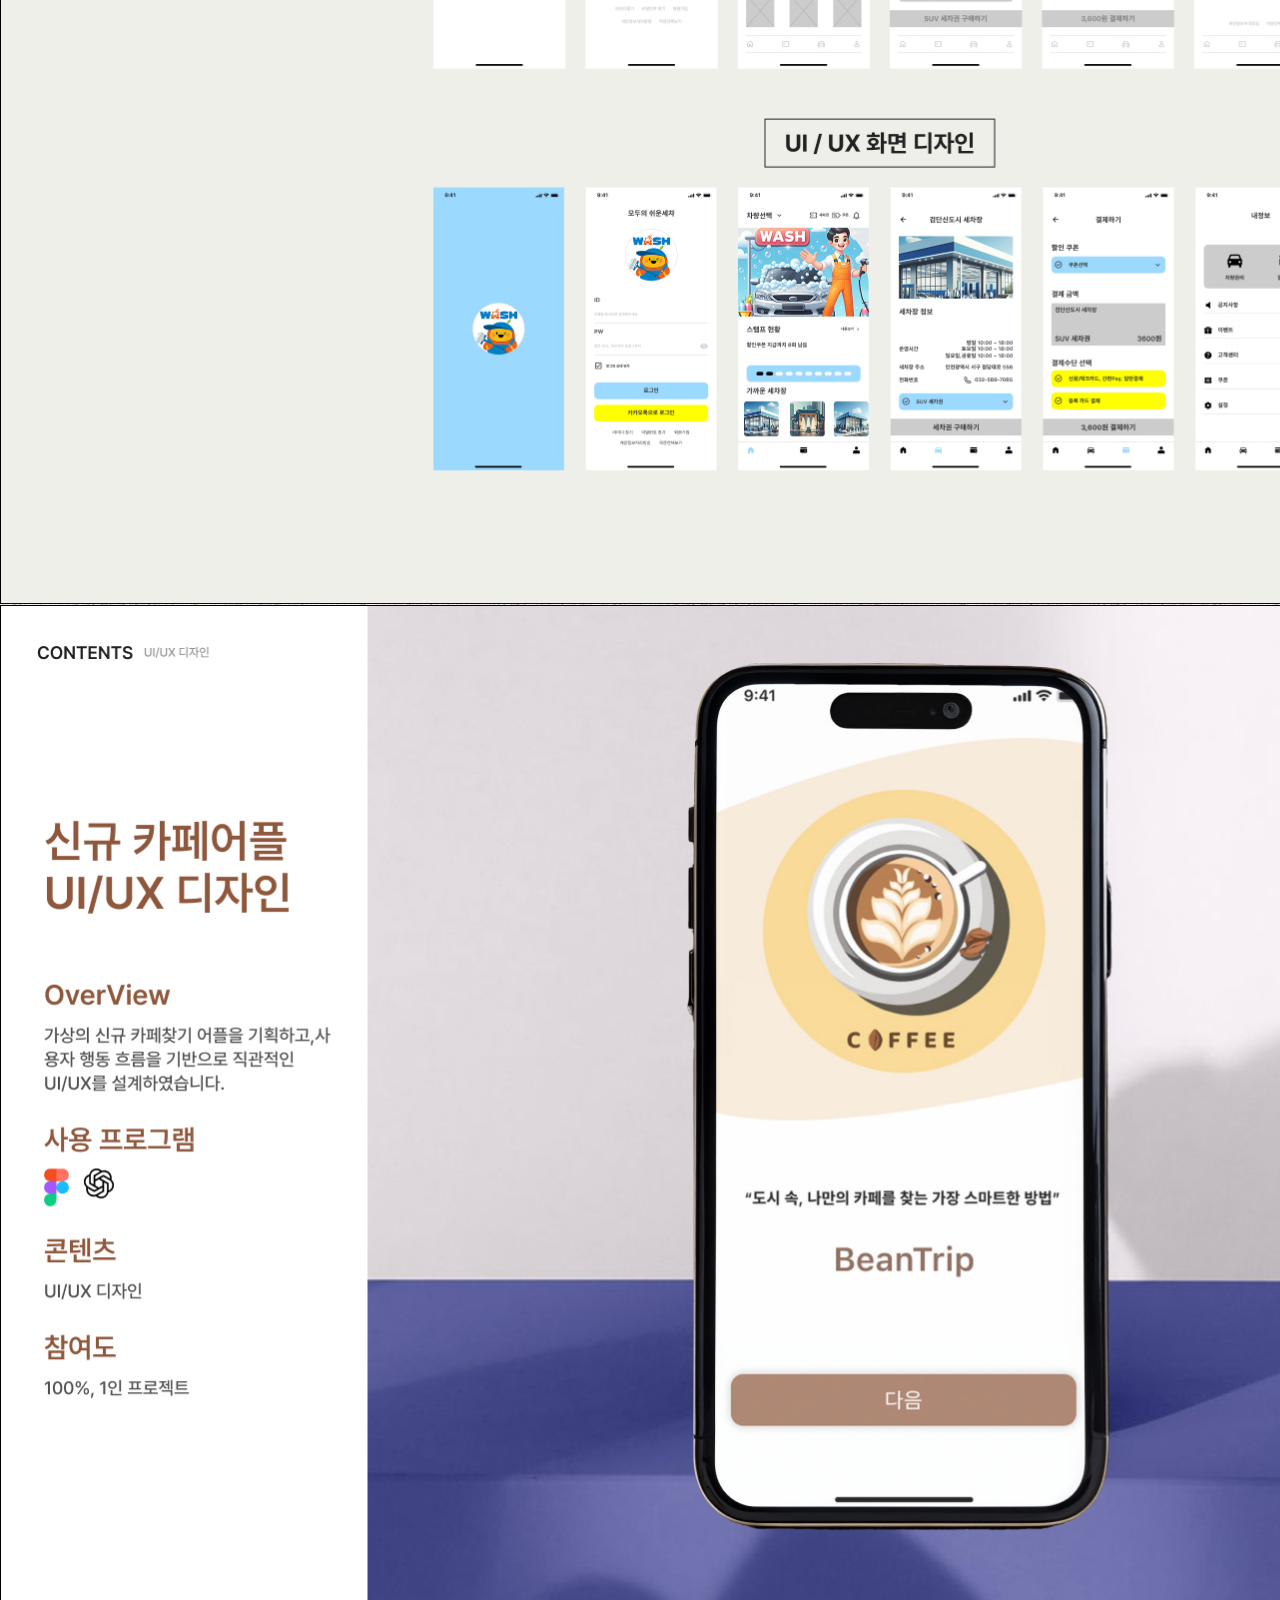
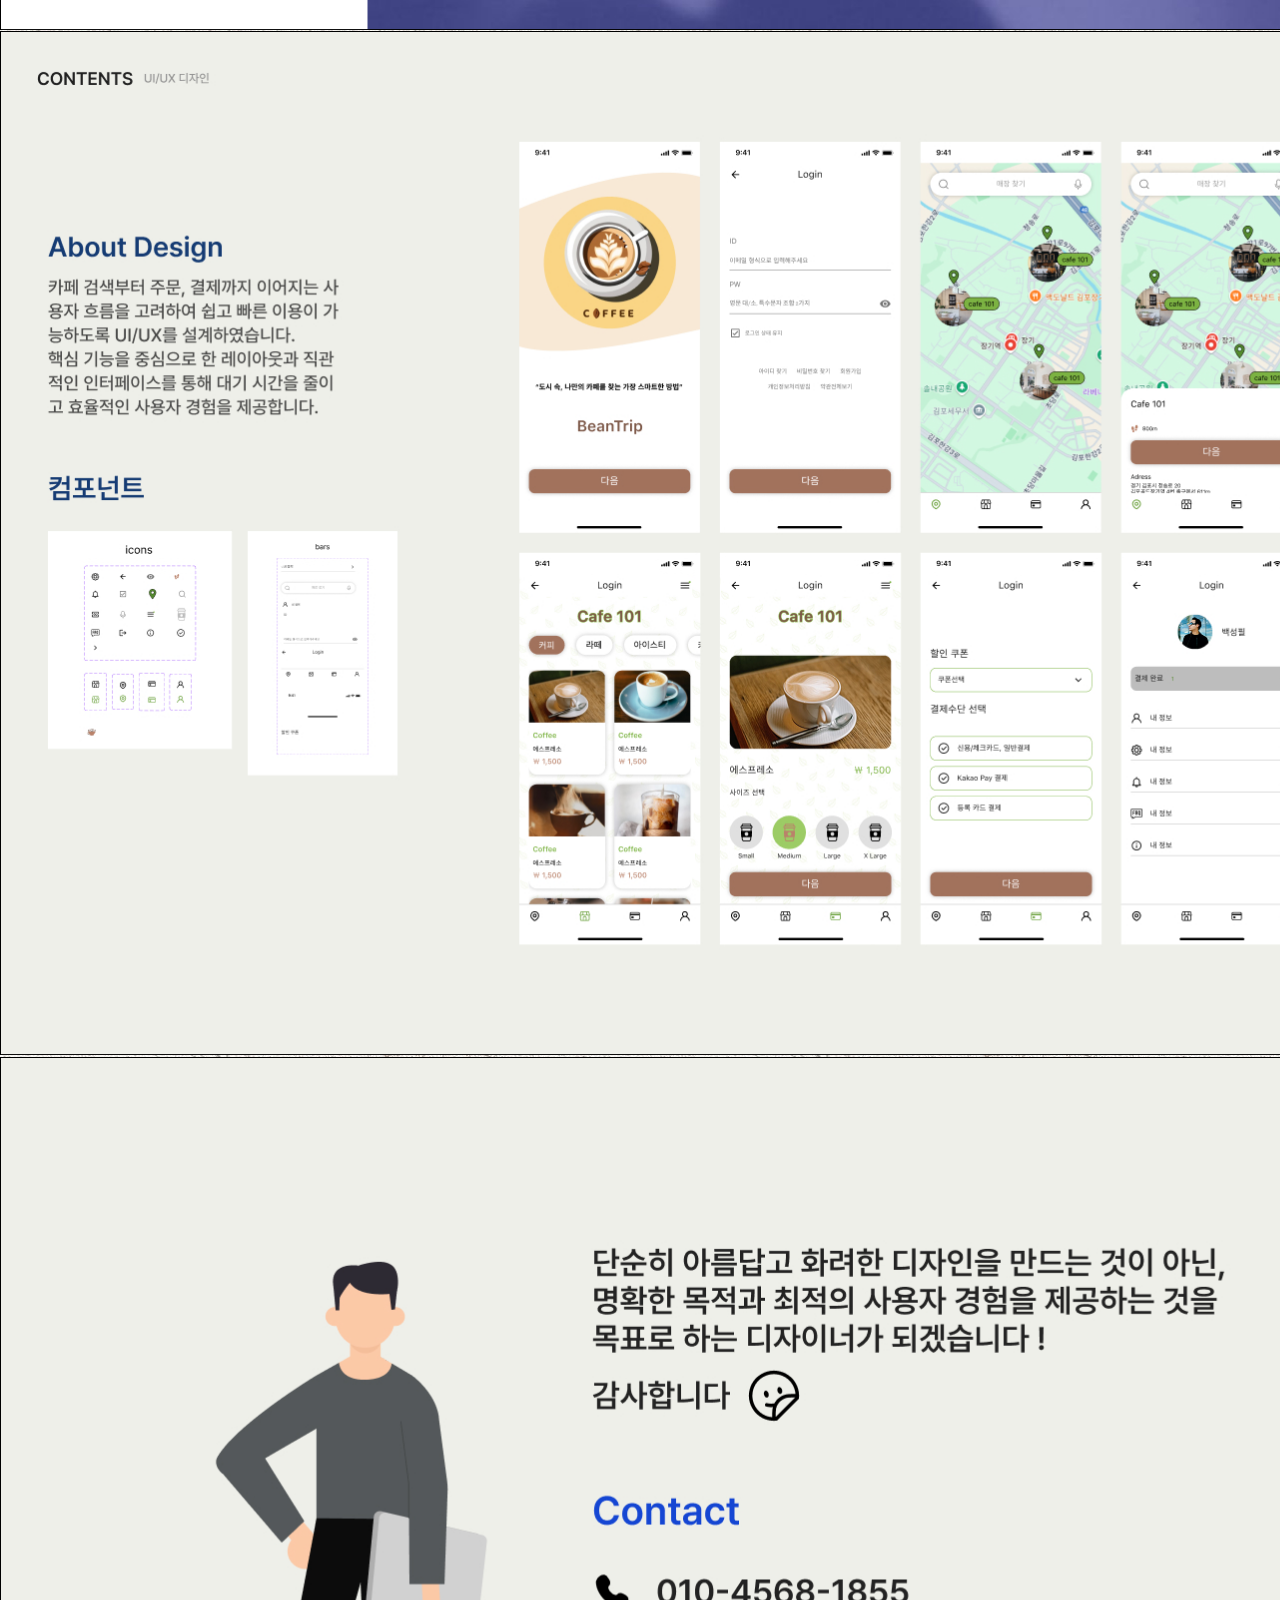
==== commit d8c345a2: "Add files via upload" ====
--- a/PortPolio (BSP)/main.html
+++ b/PortPolio (BSP)/main.html
@@ -16,12 +16,16 @@
     <div>
         <img src="./images/3.jpg" alt="">
     </div>
+    <div class="moovit">
+        <img src="./images/5.jpg" alt="">
+        <a class="m_c" href="./sub1.html" target="_blank"><img src="./images/white.png" alt=""></a>
+    </div>
     <div>
         <img src="./images/4.jpg" alt="">
     </div>
-    <div class="moovit">
-        <img src="./images/5.jpg" alt="">
-        <a class="m_c" href="./sub1.html" target="_blank"><img src="./images/white.png" alt=""></a>
+    <div class="connect">
+        <img src="./images/4-1.jpg" alt="">
+        <a class="con_c" href="./sub4.html" target="_blank"><img src="./images/connect btn.png" alt=""></a>
     </div>
     <div>
         <img src="./images/6.jpg" alt="">
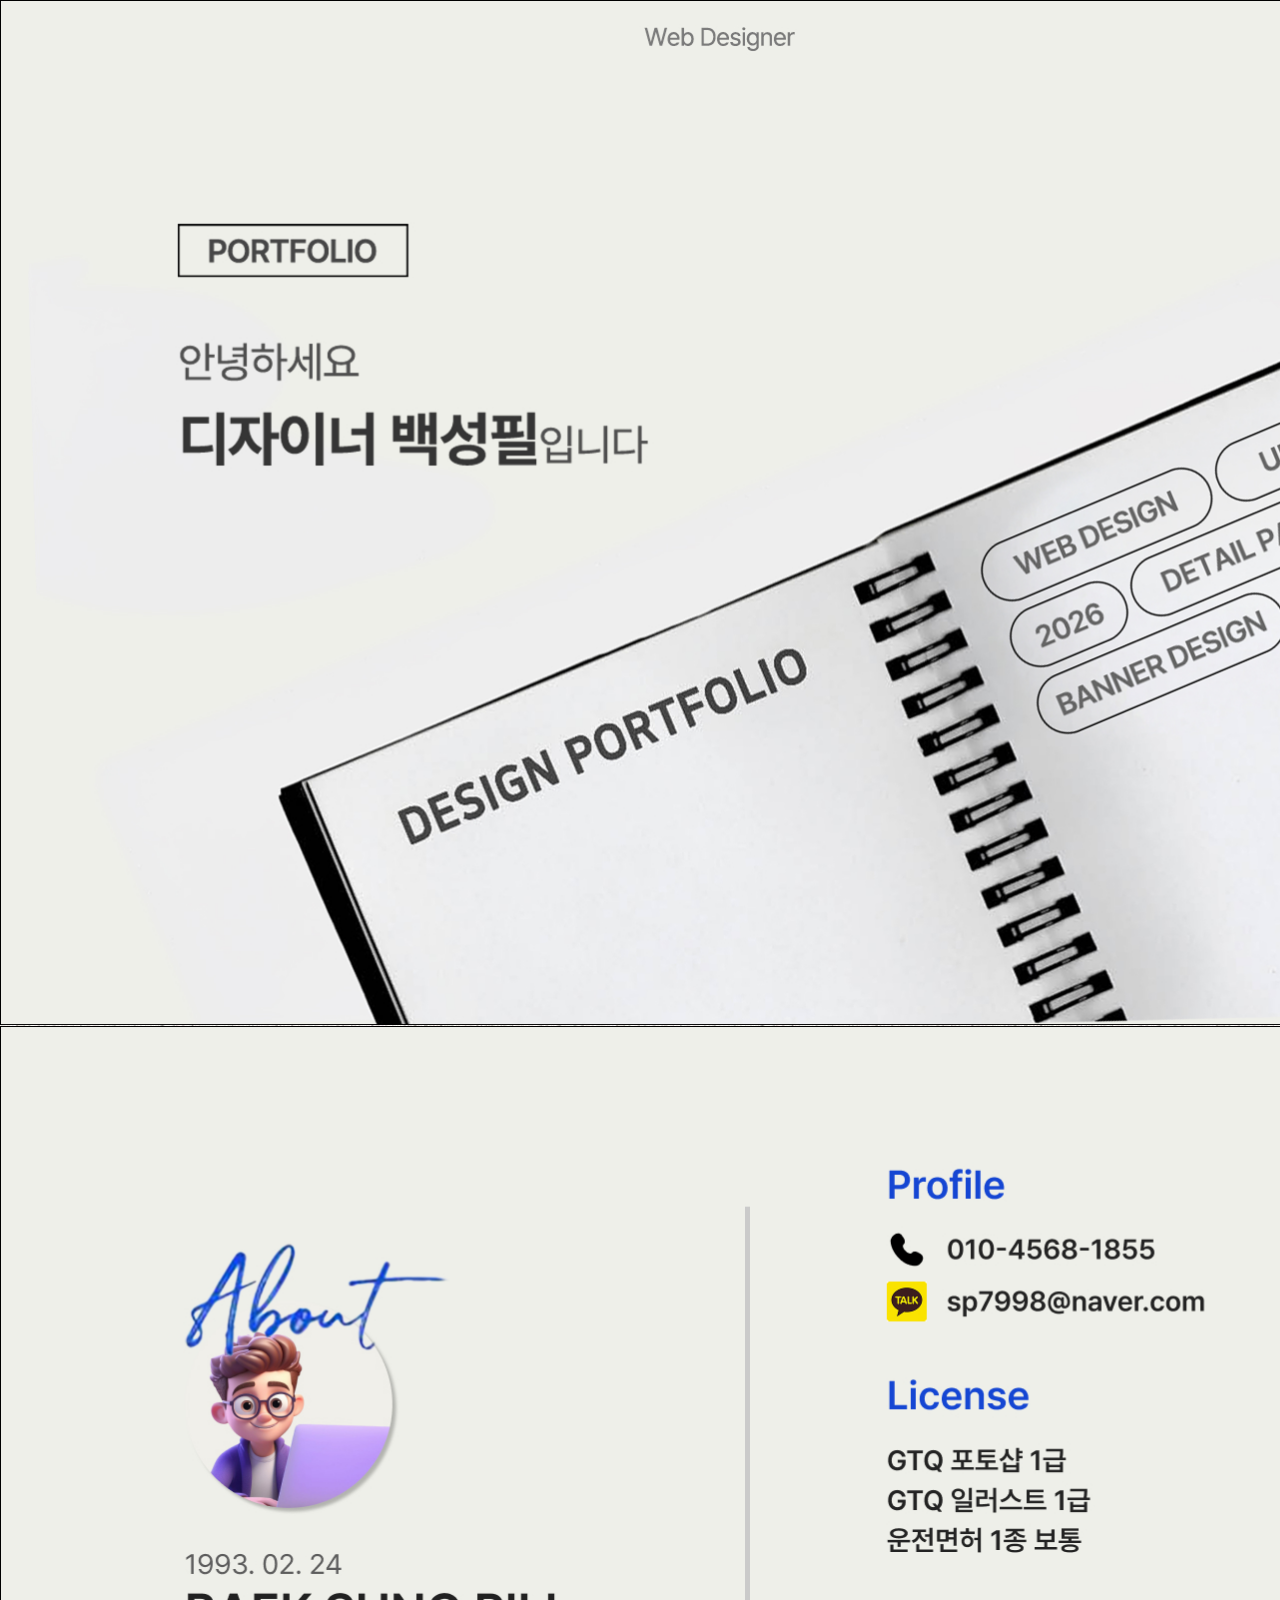
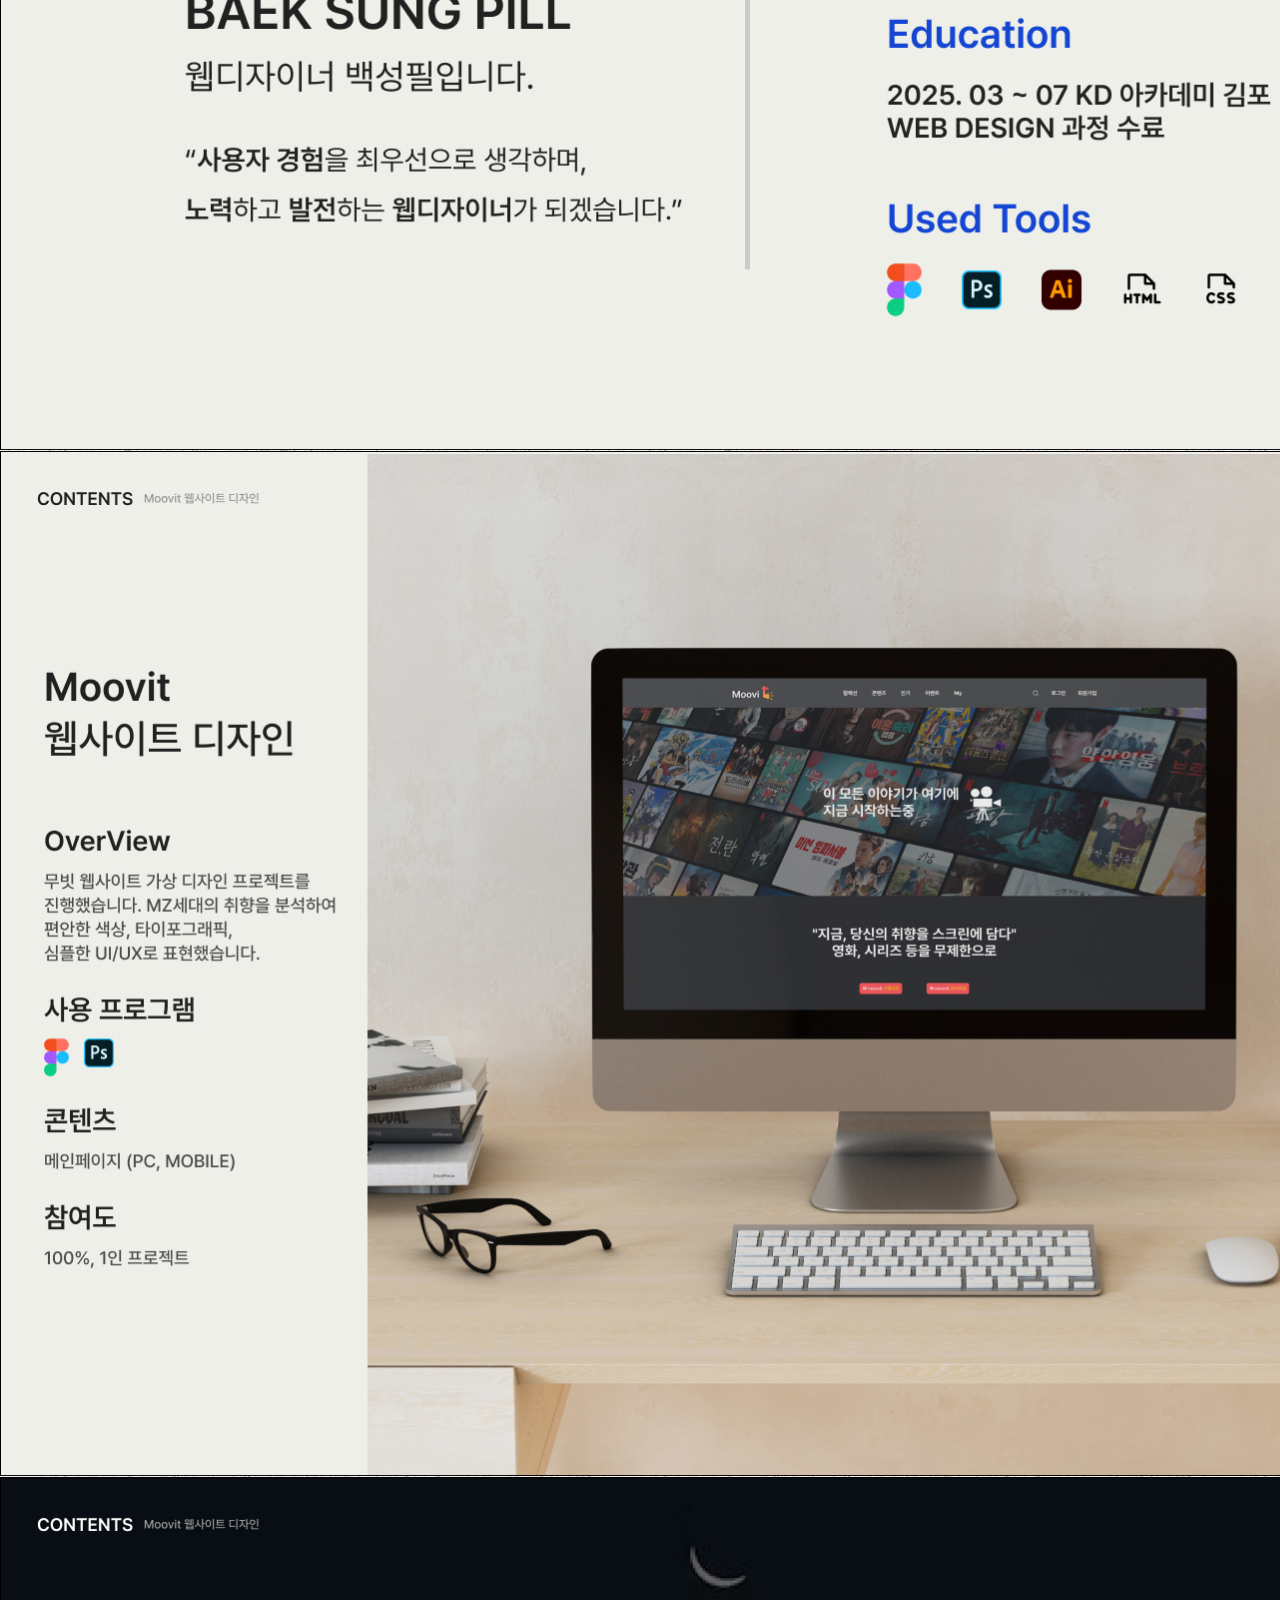
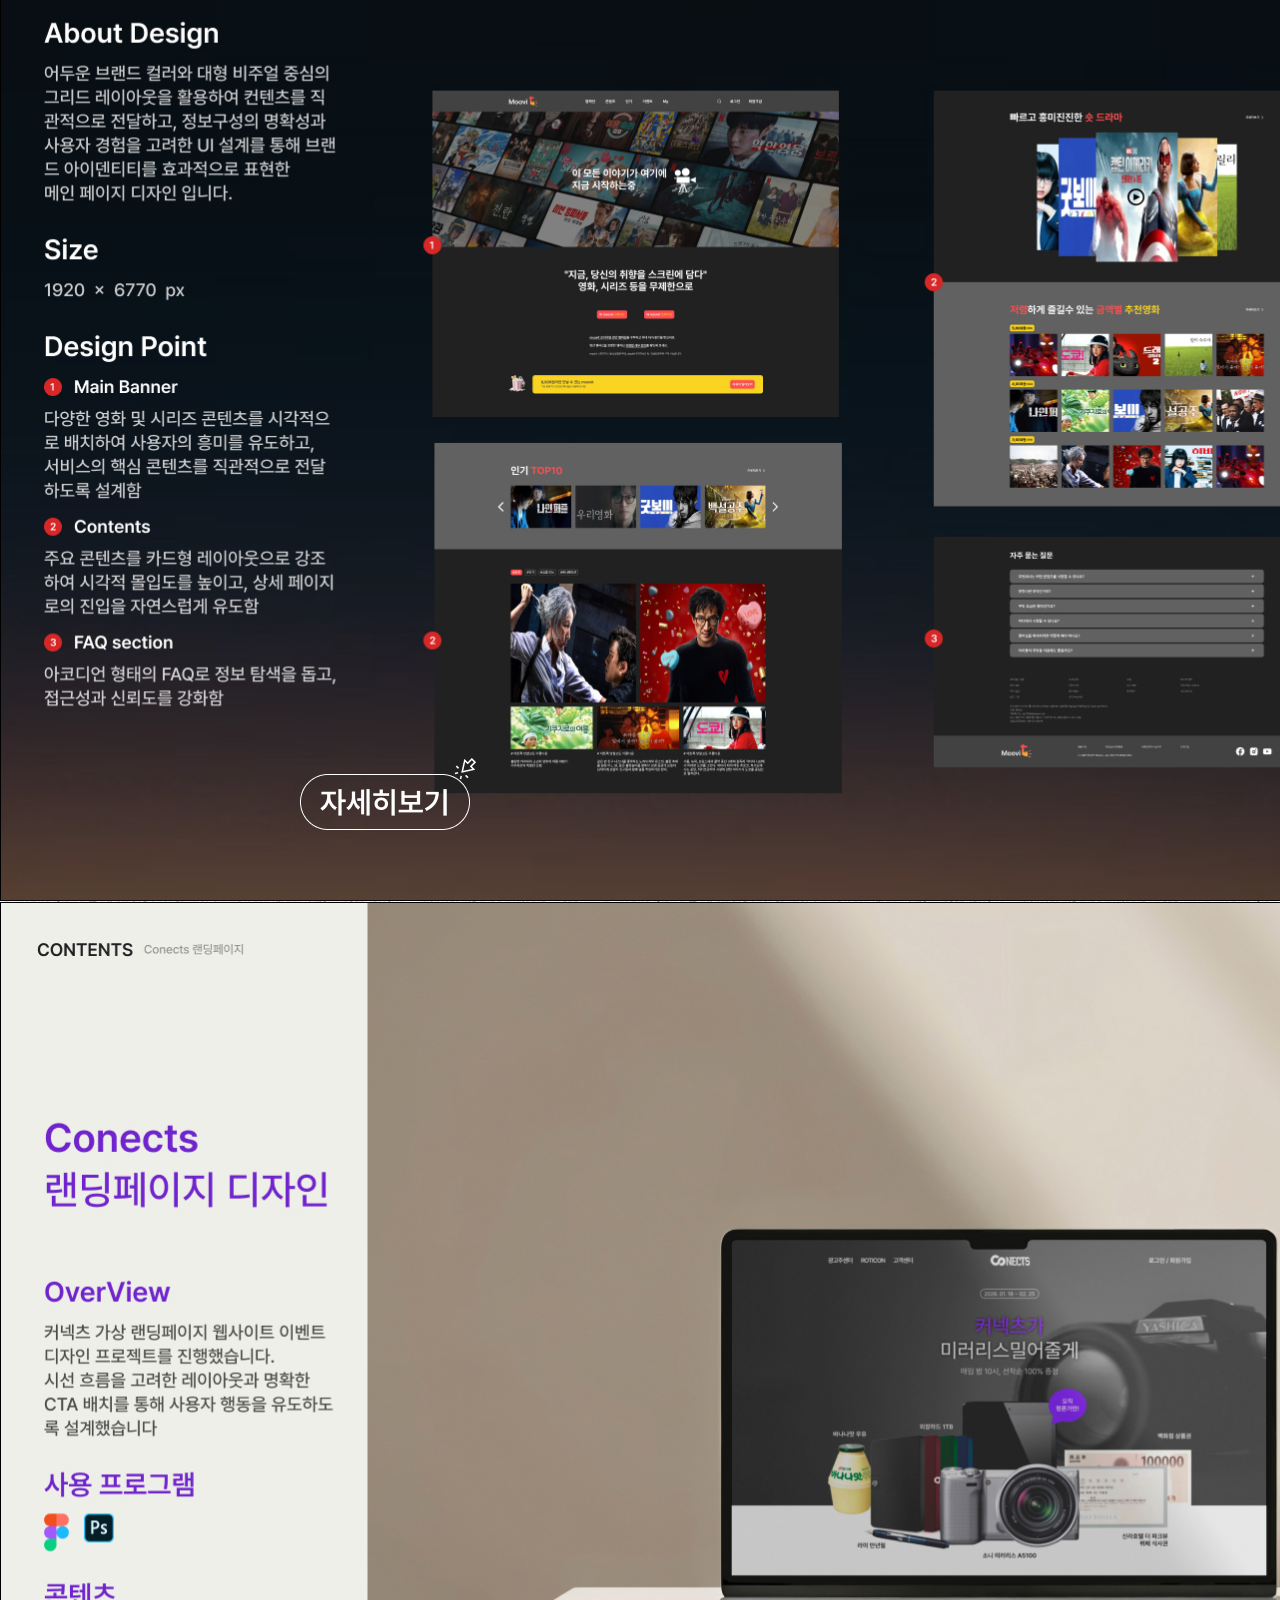
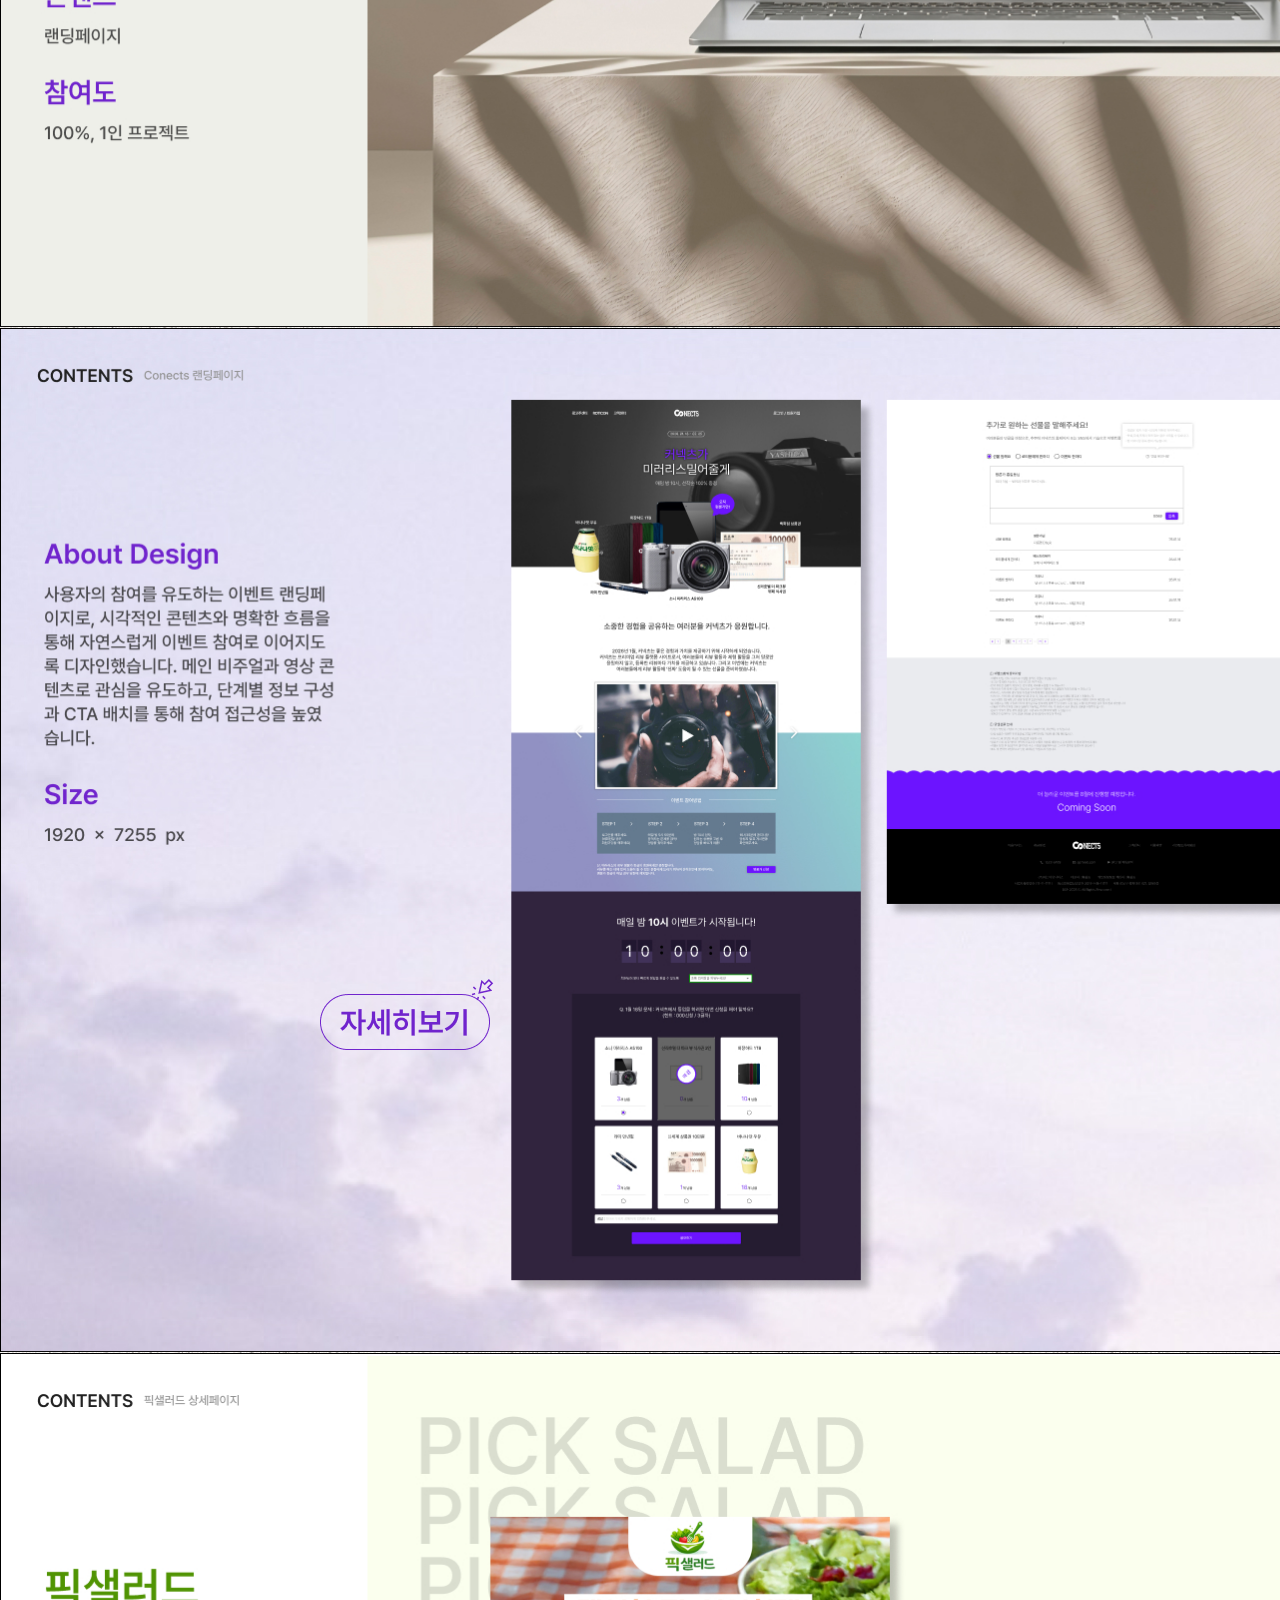
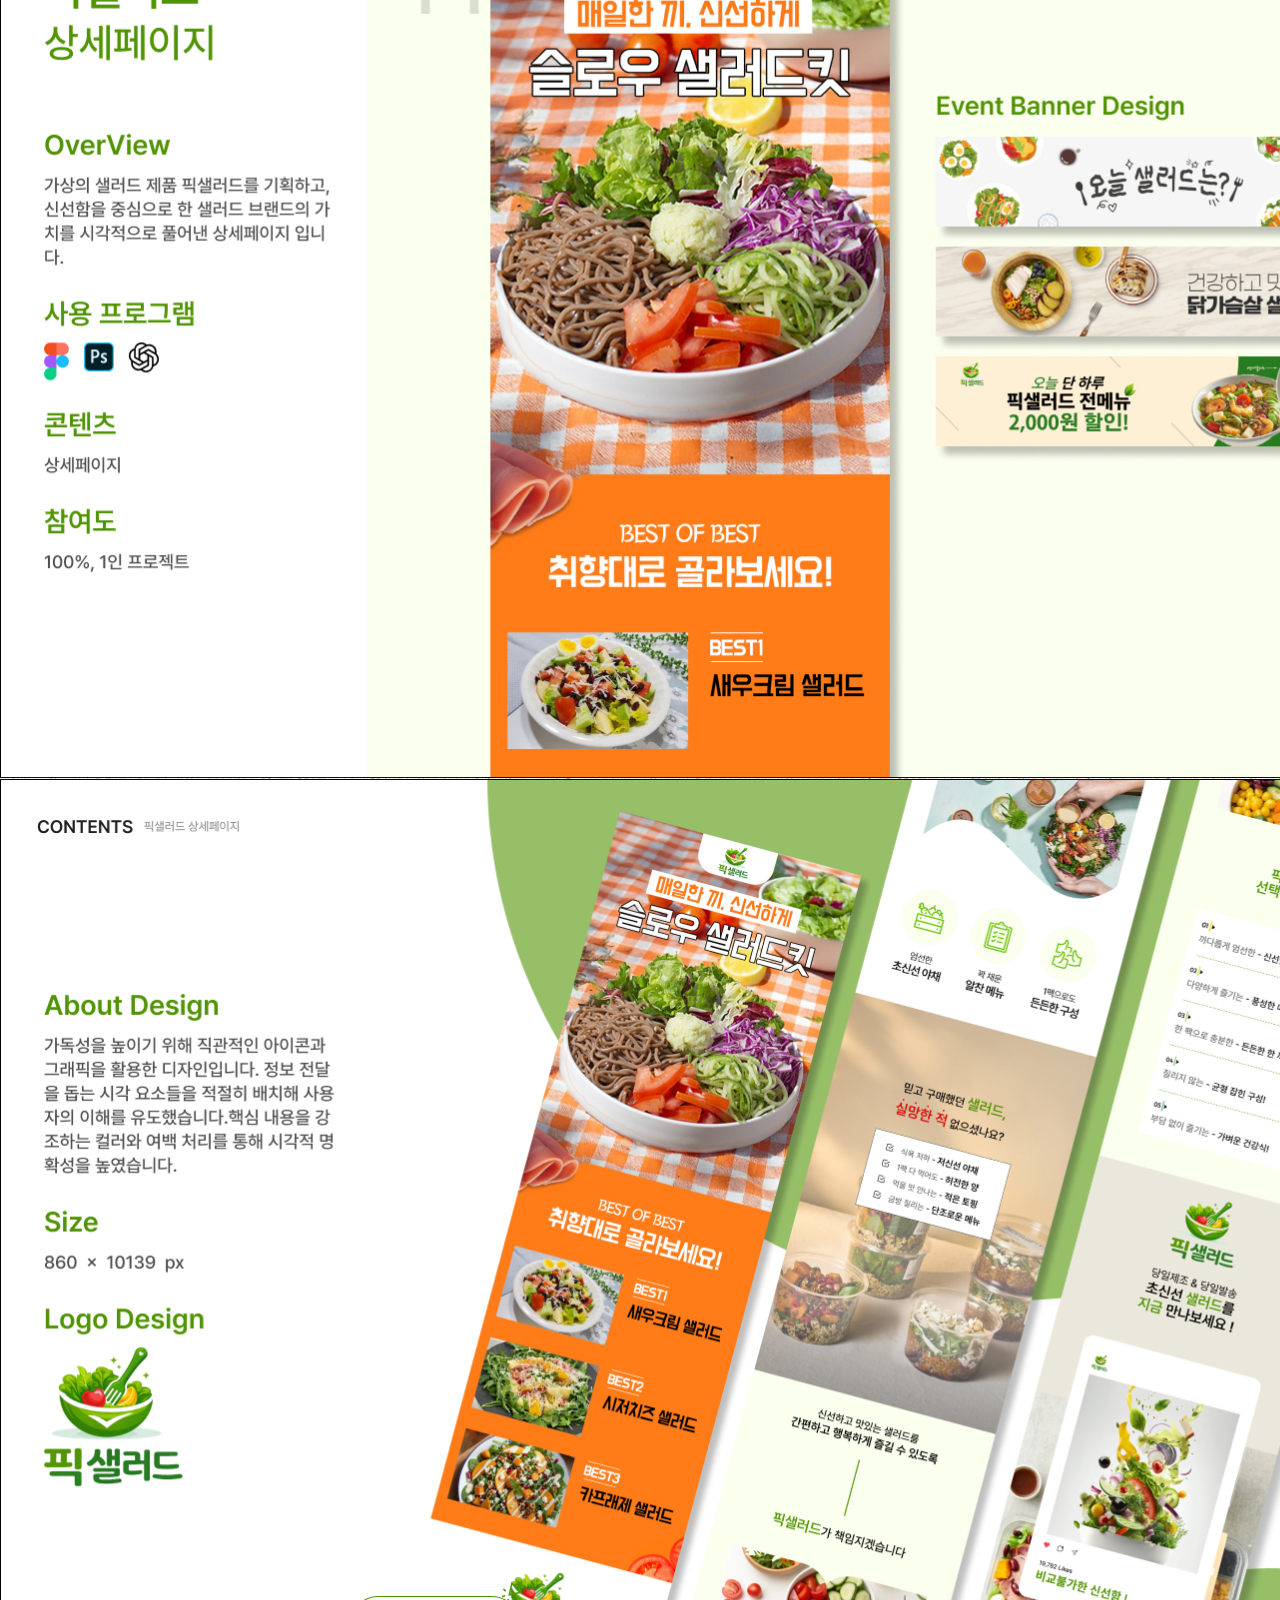
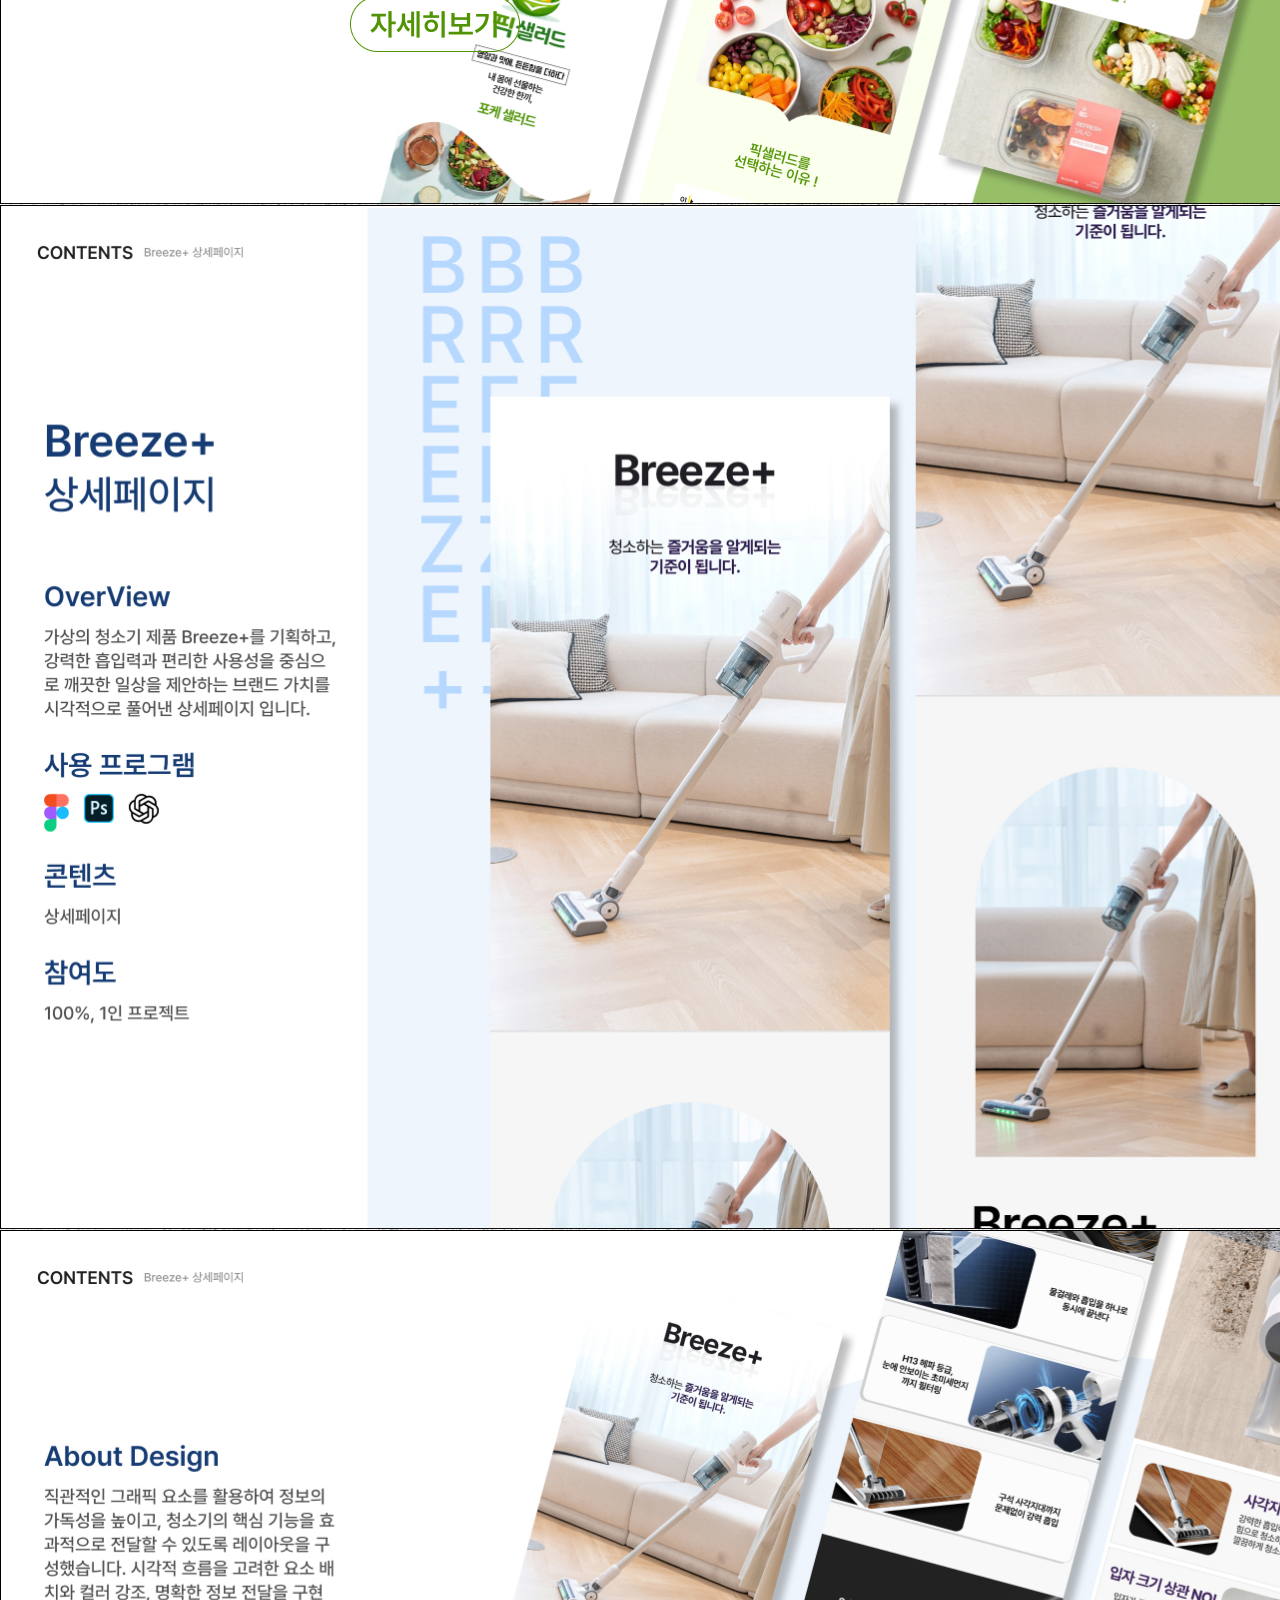
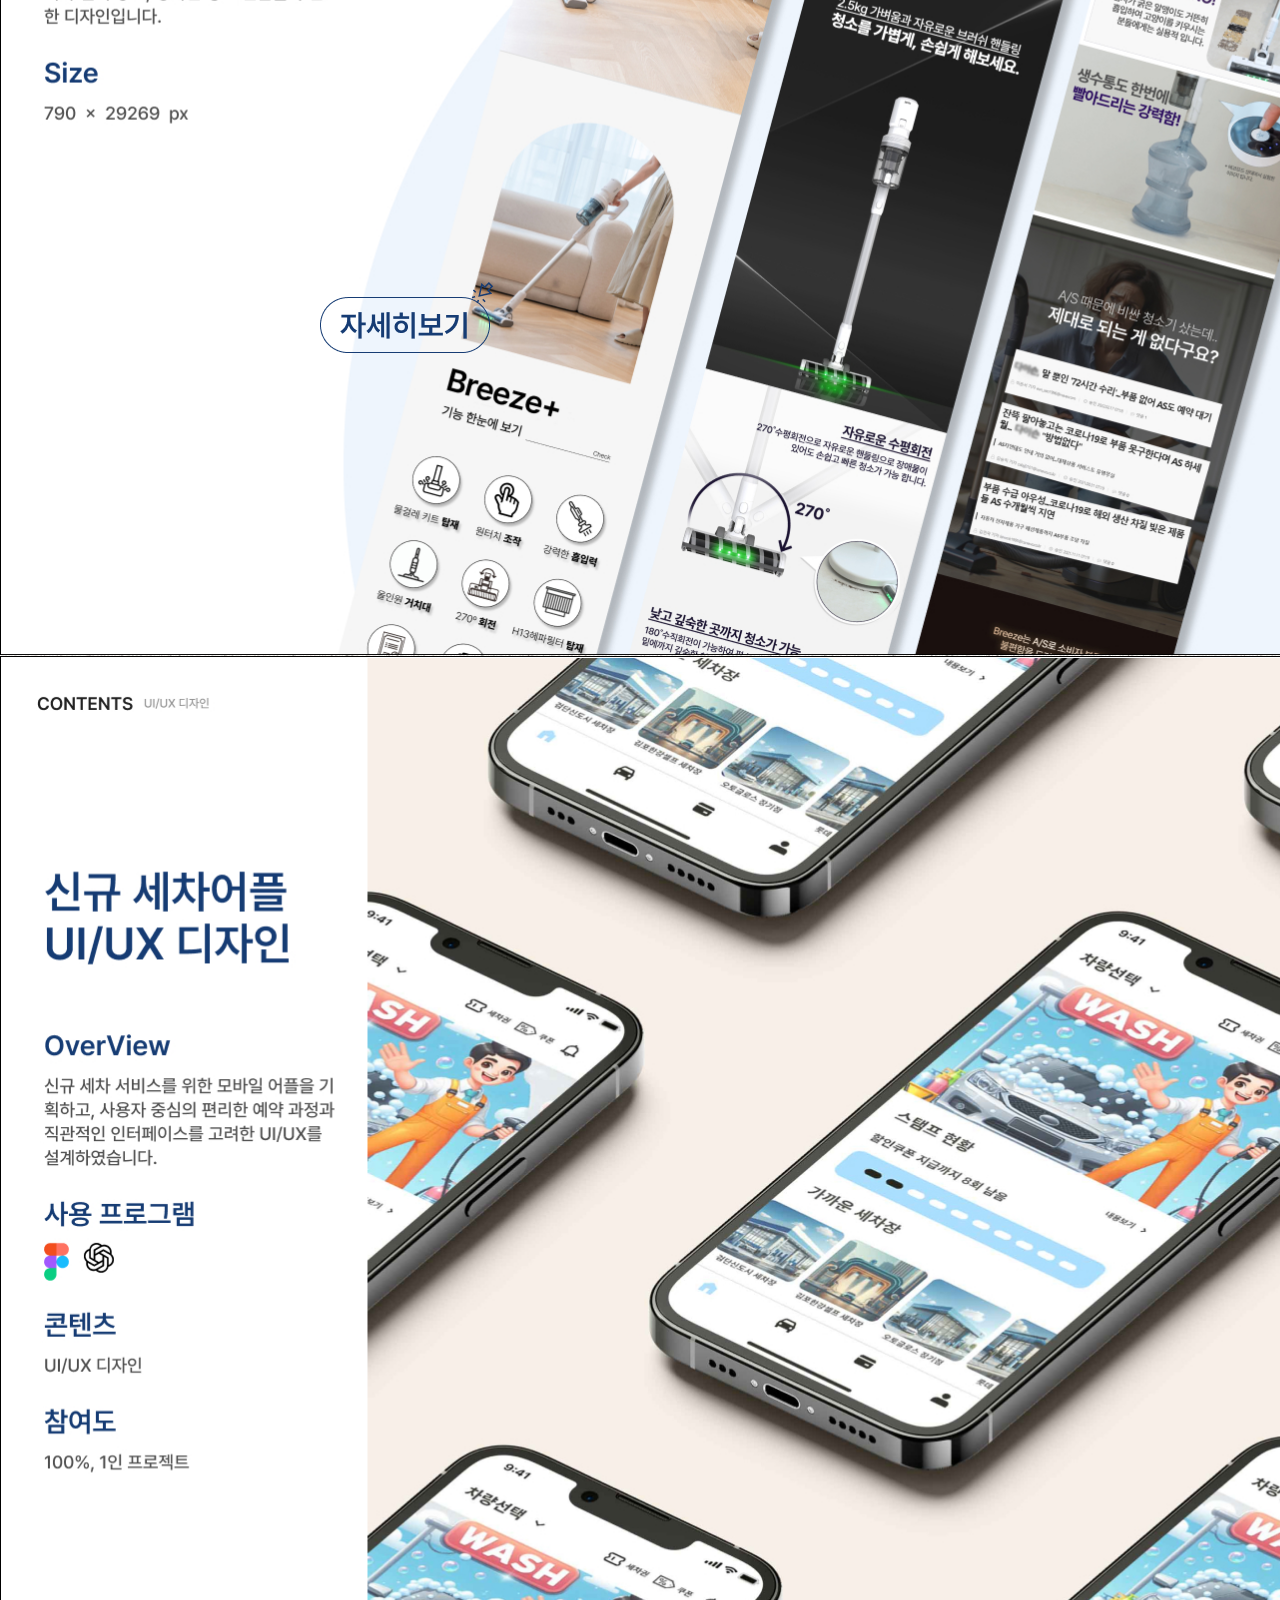
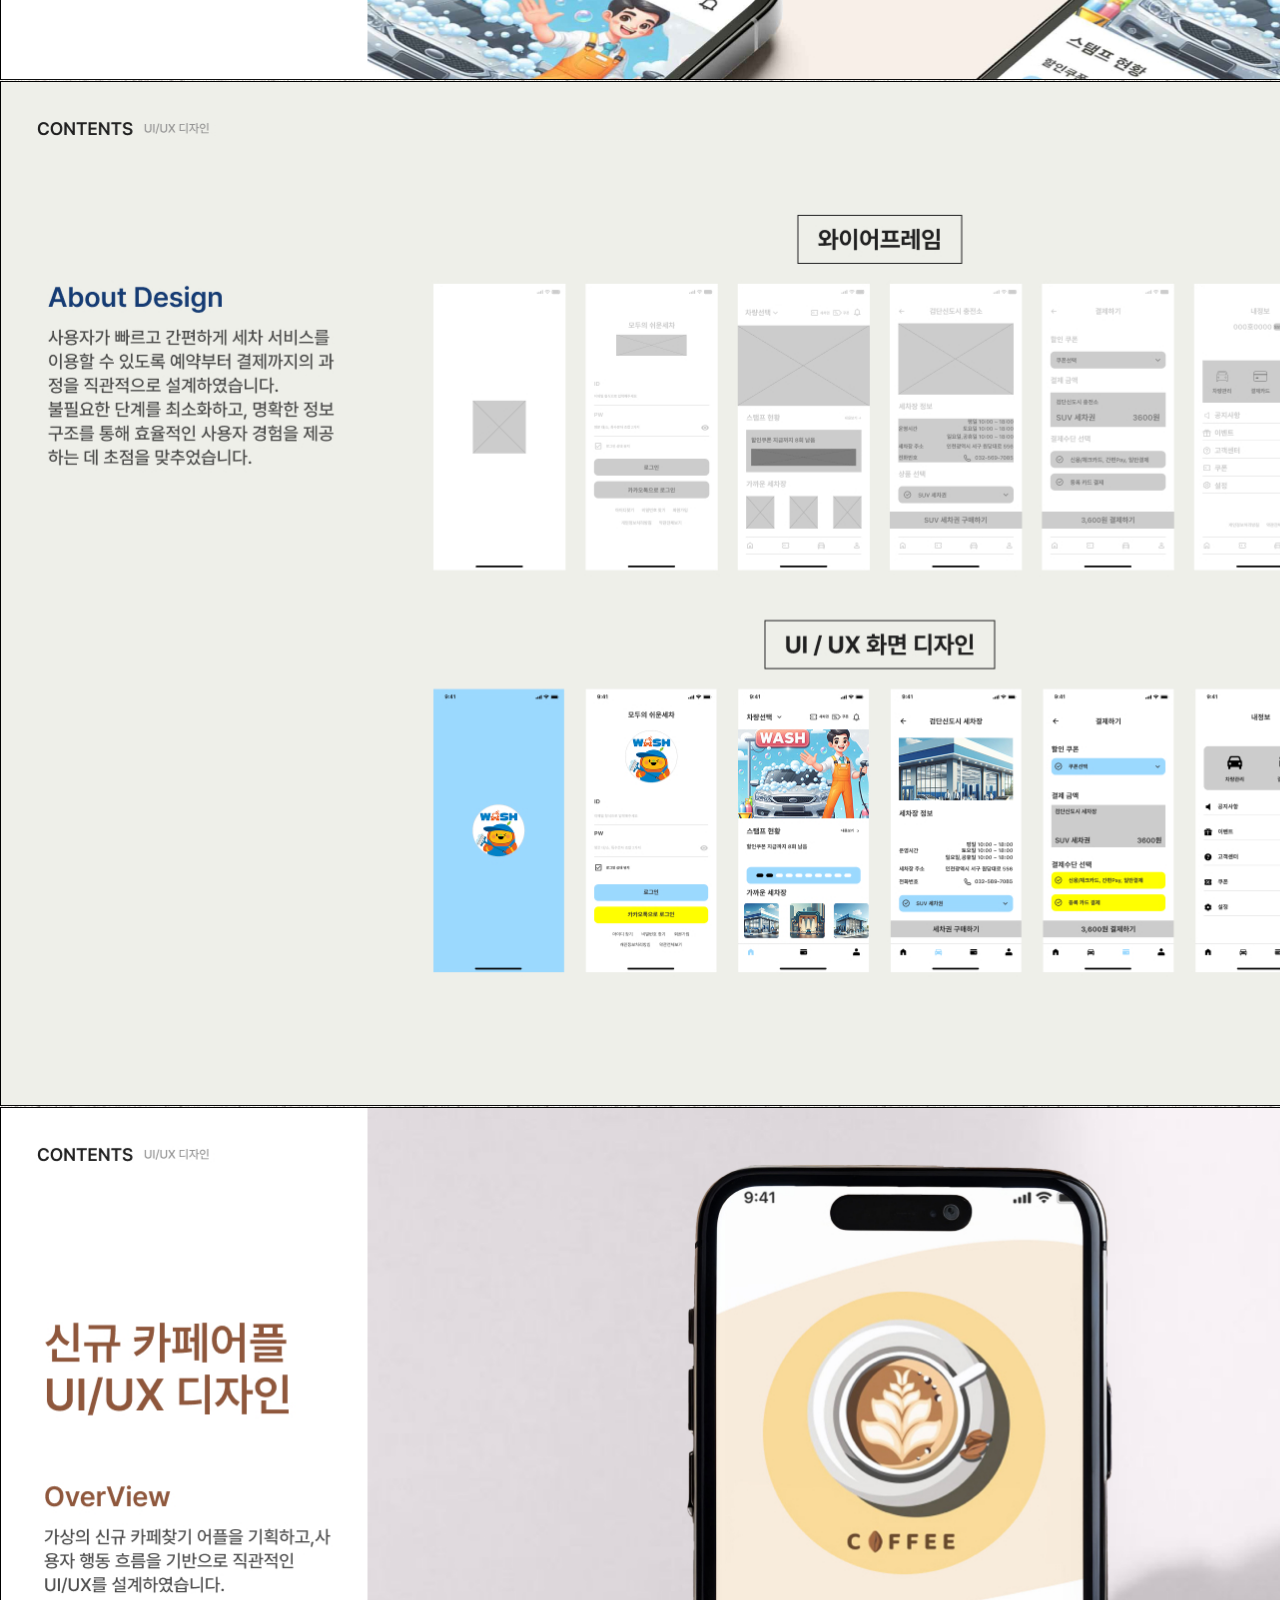
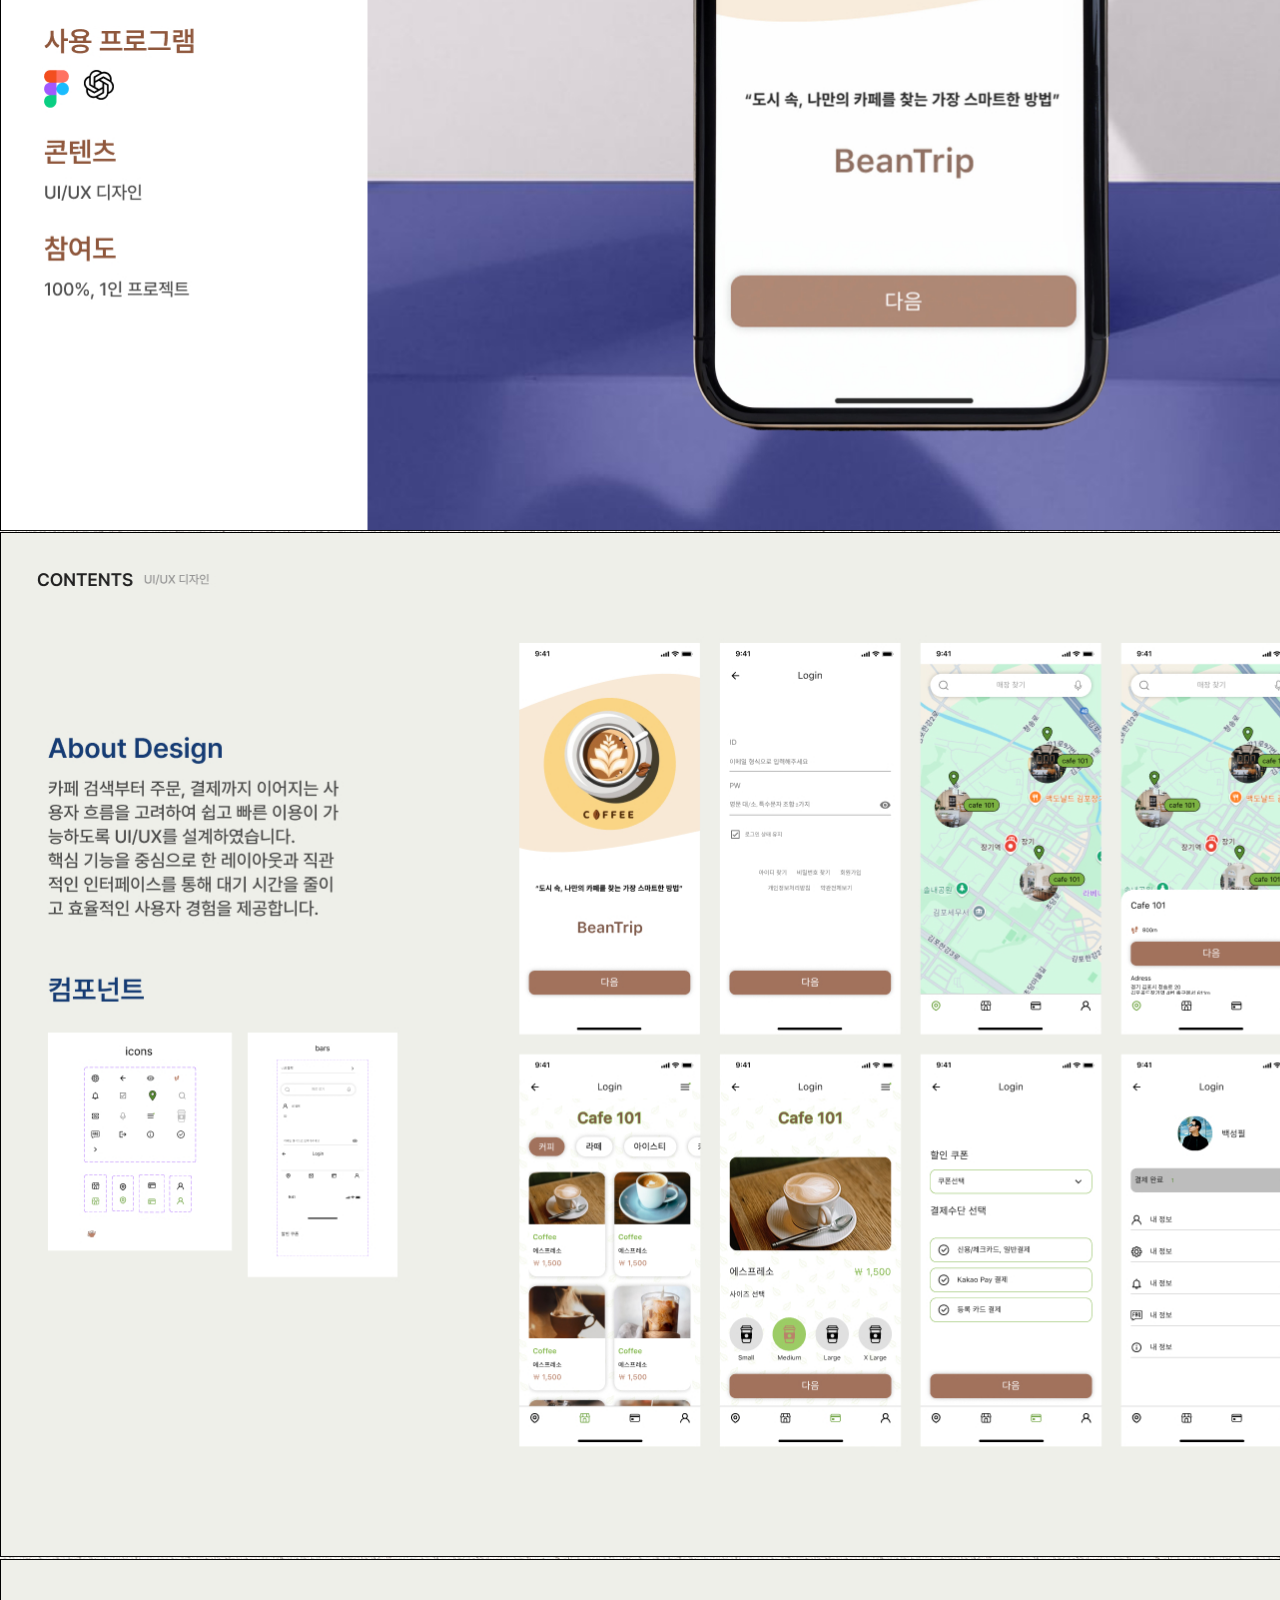
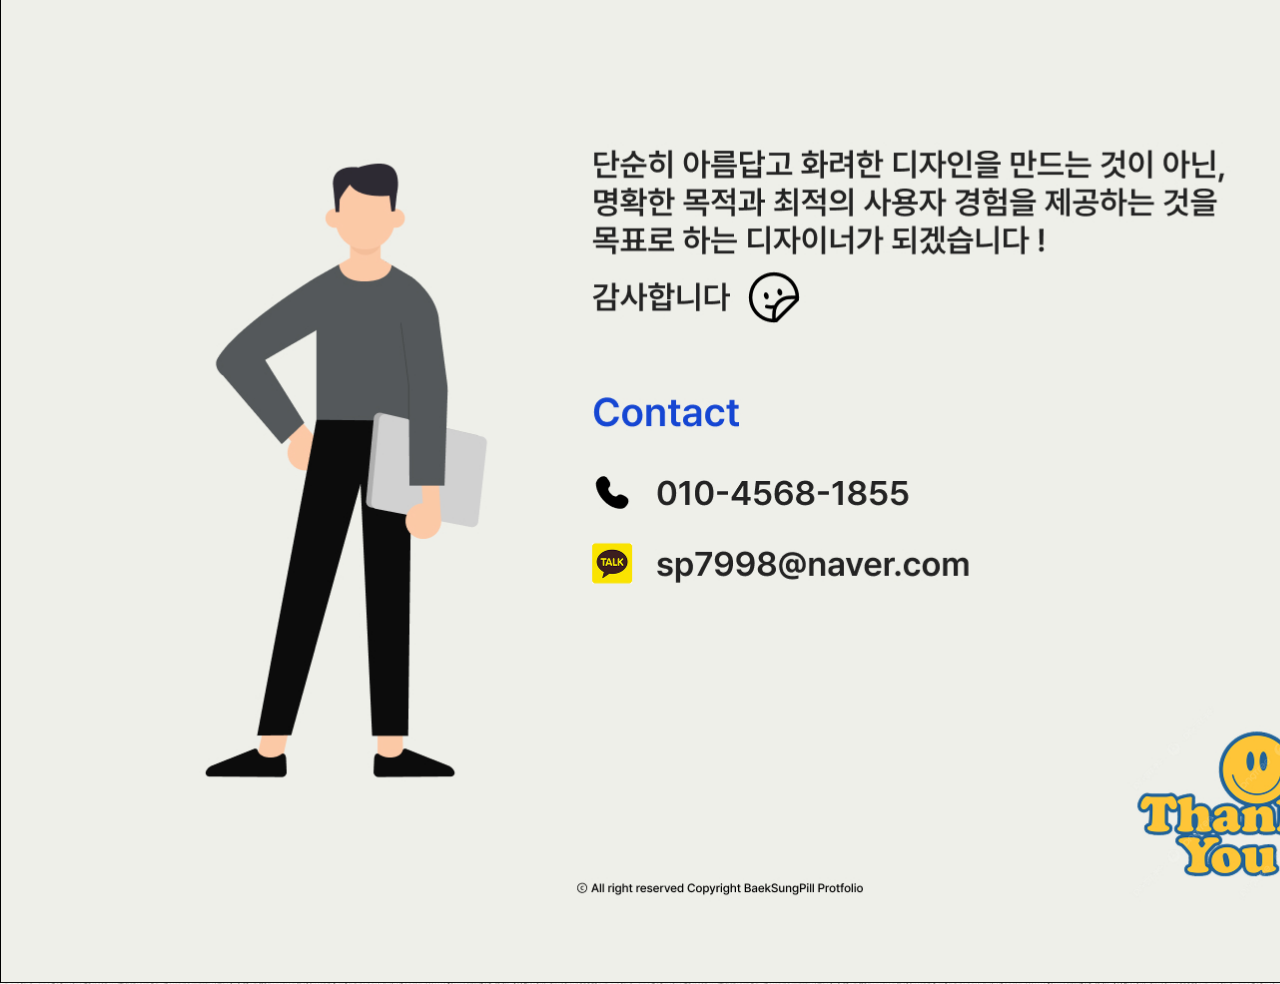
==== commit f56ddce2: "Add files via upload" ====
--- a/PortPolio (BSP)/main.html
+++ b/PortPolio (BSP)/main.html
@@ -42,9 +42,6 @@
         <a class="b_c" href="./sub3.html" target="_blank"><img src="./images/bora.png" alt=""></a>
     </div>
     <div>
-        <img src="./images/10.jpg" alt="">
-    </div>
-    <div>
         <img src="./images/11.jpg" alt="">
     </div>
     <div>
--- a/PortPolio (BSP)/css/main.css
+++ b/PortPolio (BSP)/css/main.css
@@ -42,6 +42,15 @@
   bottom: 300px;
   z-index: 998px;
 }
+.connect{
+  position: relative;
+}
+.con_c{
+  position: absolute;
+  left: 320px;
+  bottom: 300px;
+  z-index: 998px;
+}
 
 
 
